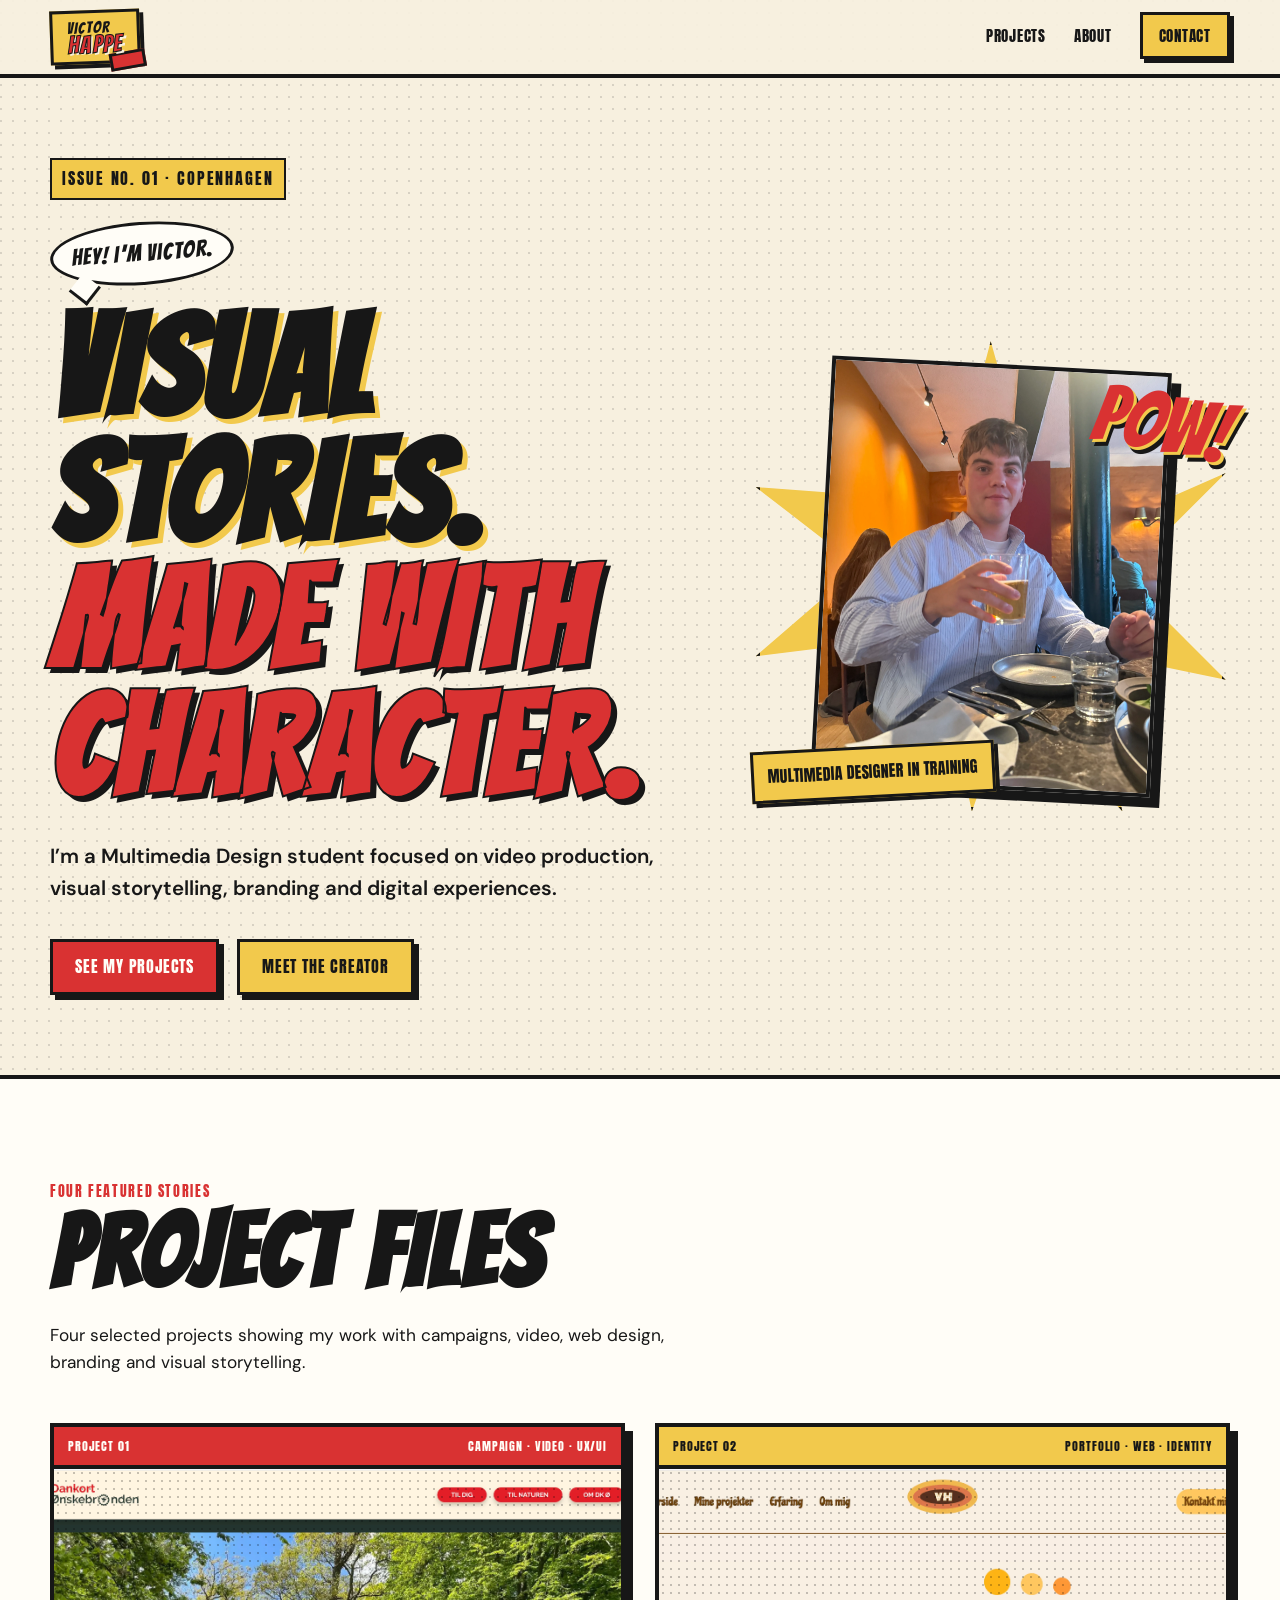
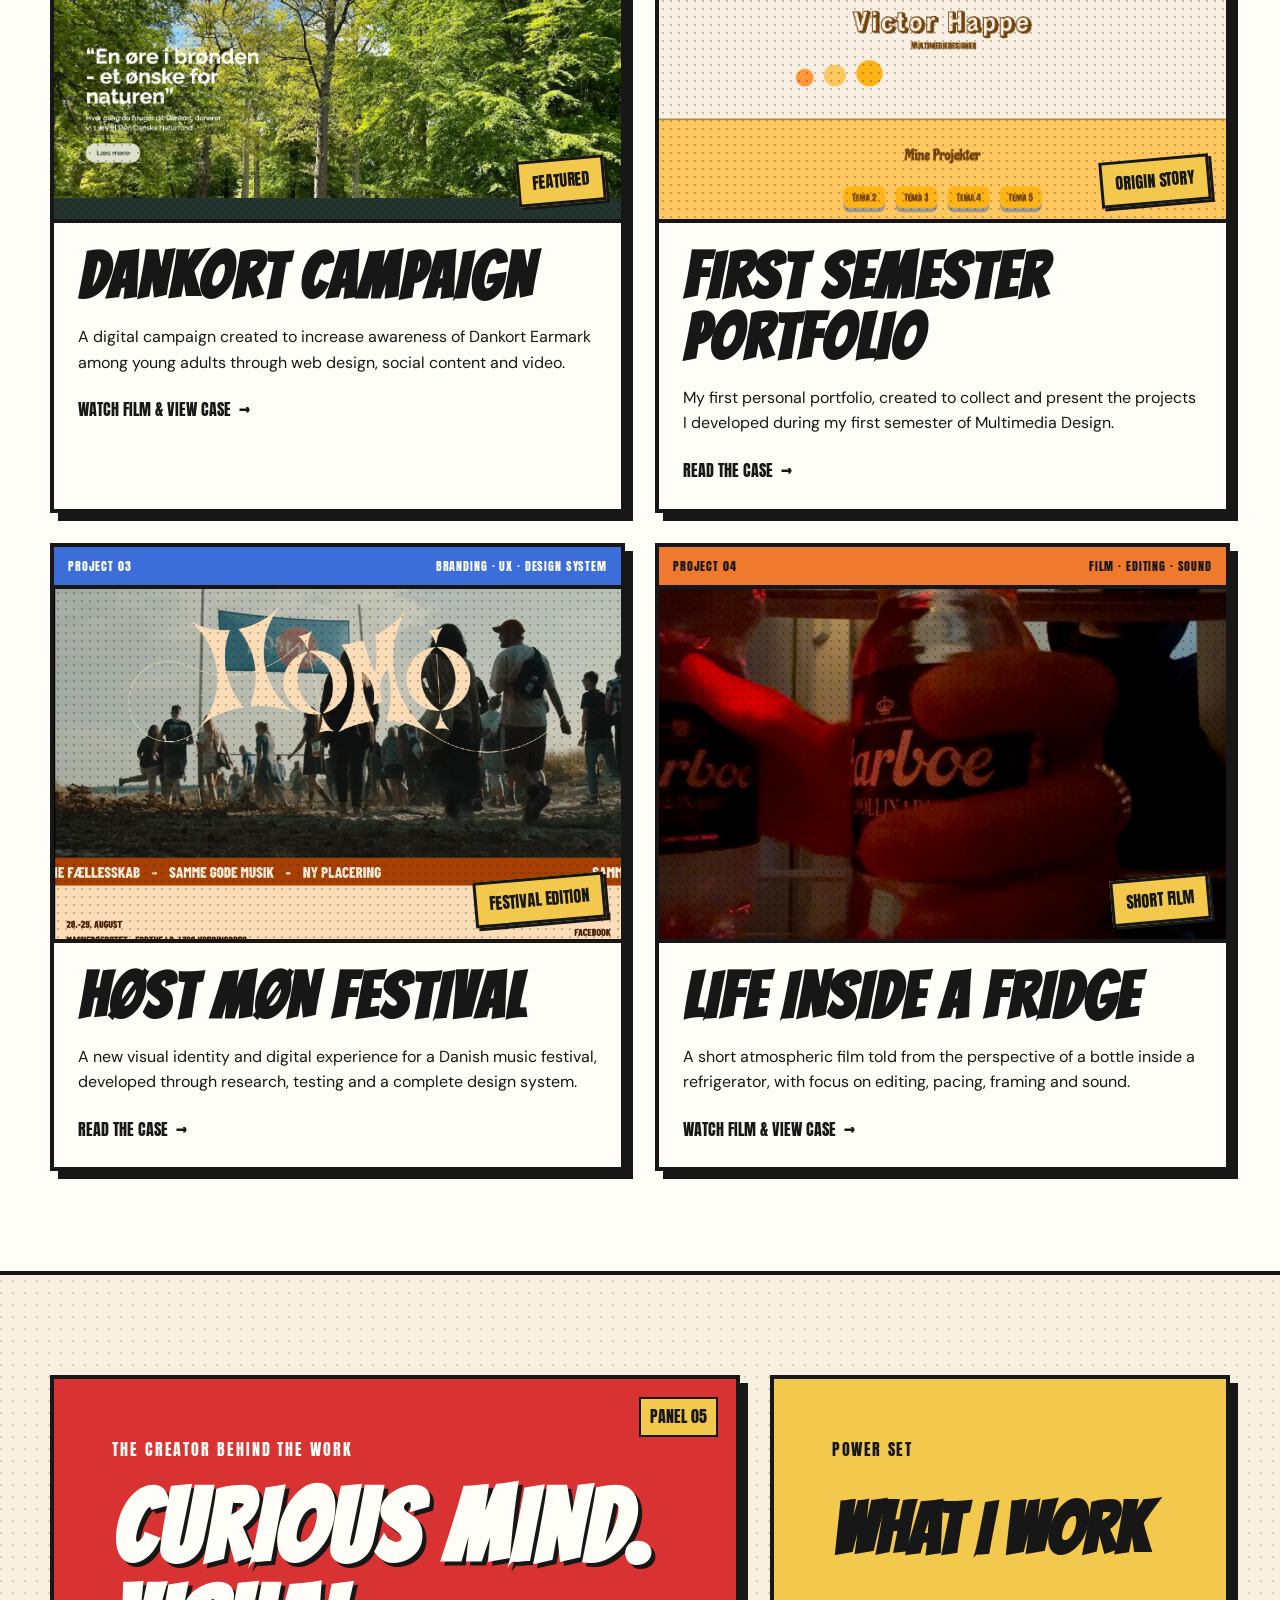
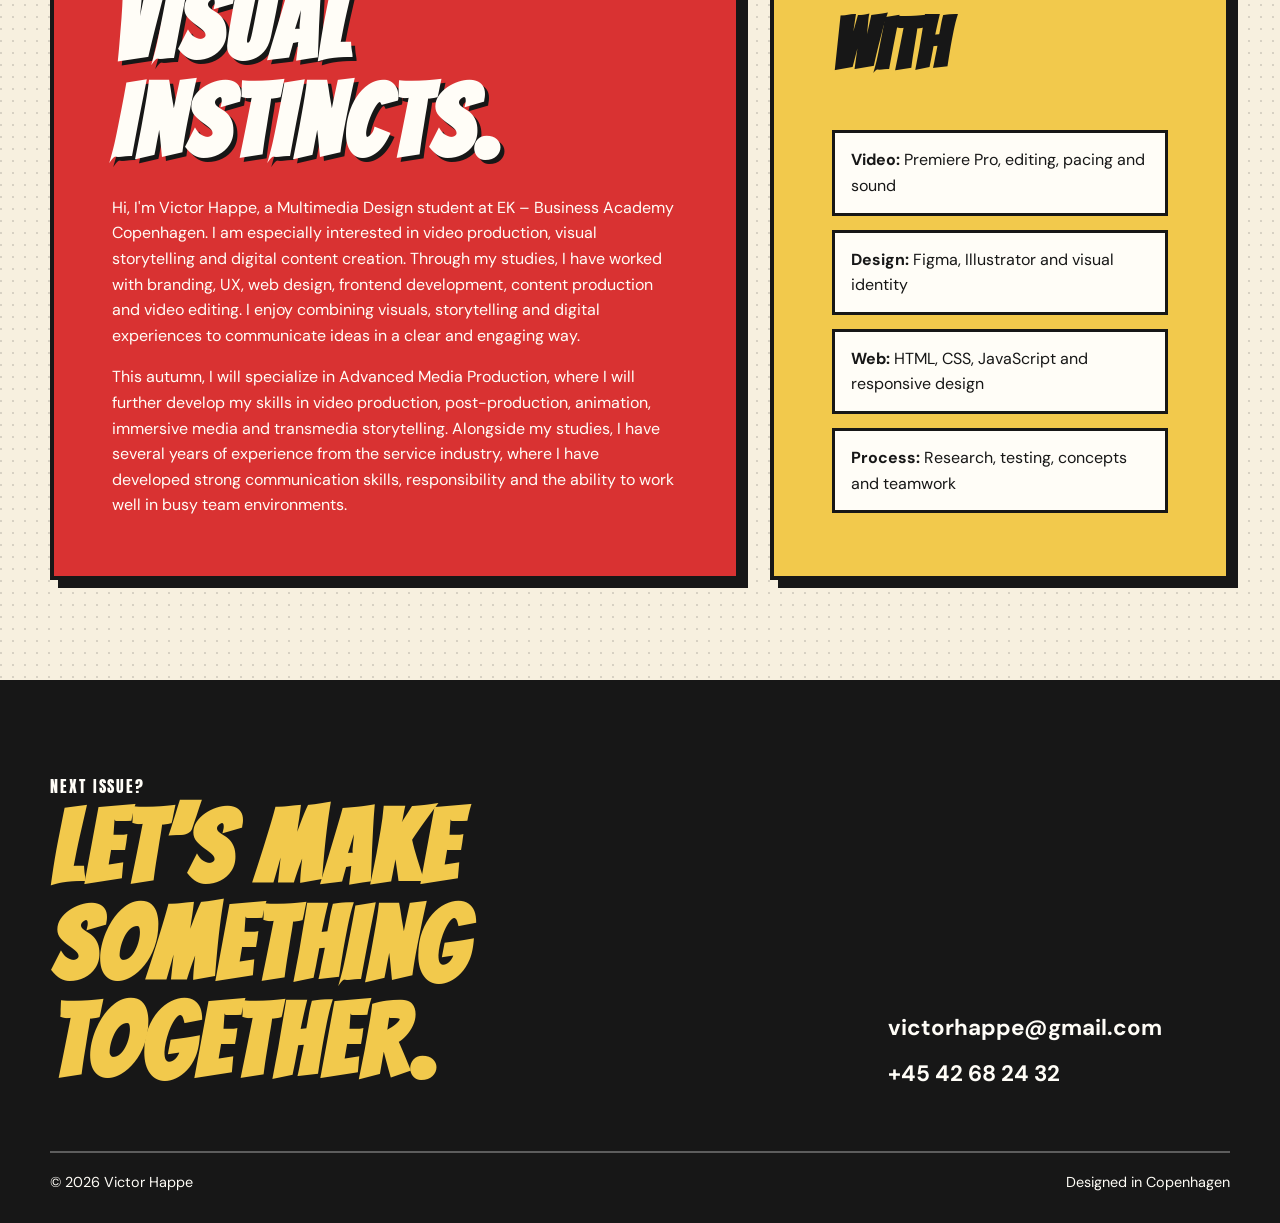
==== index.html @ 511394d3 "first commit" ====
<!DOCTYPE html>
<html lang="en">

<head>
  <meta charset="UTF-8">
  <meta name="viewport" content="width=device-width, initial-scale=1.0">
  <meta name="description"
    content="Victor Happe — Multimedia Design portfolio with selected projects in video, branding, UX and digital storytelling.">
  <title>Victor Happe — Comic Portfolio</title>

  <link rel="preconnect" href="https://fonts.googleapis.com">
  <link rel="preconnect" href="https://fonts.gstatic.com" crossorigin>
  <link
    href="https://fonts.googleapis.com/css2?family=Anton&family=DM+Sans:wght@400;500;600;700&family=Bangers&display=swap"
    rel="stylesheet">

  <link rel="stylesheet" href="css/style.css">

</head>

<body>
  <header class="site-header">
    <a class="logo-wordmark" href="#home" aria-label="Go to homepage">
      <span class="logo-first">Victor</span>
      <span class="logo-last">Happe</span>
    </a>

    <nav class="site-nav" aria-label="Primary navigation">
      <ul class="menu">
        <li><a href="#projects">Projects</a></li>
        <li><a href="#about">About</a></li>
        <li><a class="contact-link" href="#contact">Contact</a></li>
      </ul>

      <button class="burger" aria-label="Open menu" aria-expanded="false">
        <span></span>
        <span></span>
        <span></span>
      </button>
    </nav>
  </header>

  <main>
    <section id="home" class="hero section-shell">
      <div class="hero-copy">
        <p class="issue-label">Issue No. 01 · Copenhagen</p>

        <div class="speech-bubble">
          <p>Hey! I’m Victor.</p>
        </div>

        <h1>
          Visual stories.
          <span>Made with character.</span>
        </h1>

        <p class="hero-text">
          I’m a Multimedia Design student focused on video production,
          visual storytelling, branding and digital experiences.
        </p>

        <div class="hero-actions">
          <a class="comic-button primary-button" href="#projects">See my projects</a>
          <a class="comic-button secondary-button" href="#about">Meet the creator</a>
        </div>
      </div>

      <div class="hero-visual" aria-hidden="true">
        <div class="burst burst-back"></div>
        <div class="portrait-frame">
          <img src="images/victor.webp" alt="Victor Happe, Multimedia Designer">
        </div>
        <div class="sound-effect">POW!</div>
        <div class="caption-box">Multimedia designer in training</div>
      </div>
    </section>

    <section id="projects" class="projects-section">
      <div class="section-shell">
        <div class="section-title">
          <span class="kicker">Four featured stories</span>
          <h2>Project Files</h2>
          <p>
            Four selected projects showing my work with campaigns, video,
            web design, branding and visual storytelling.
          </p>
        </div>

        <div class="project-grid">
          <article class="project-card project-red">
            <div class="project-topline">
              <span>Project 01</span>
              <span>Campaign · Video · UX/UI</span>
            </div>

            <div class="project-image">
              <img src="images/dankort.webp" alt="Preview of the Dankort campaign project">
              <span class="project-stamp">Featured</span>
            </div>

            <div class="project-content">
              <h3>Dankort Campaign</h3>
              <p>
                A digital campaign created to increase awareness of Dankort Earmark
                among young adults through web design, social content and video.
              </p>
              <a href="dankort.html" class="case-link">Watch film & view case<span>→</span></a>
            </div>
          </article>

          <article class="project-card project-yellow">
            <div class="project-topline">
              <span>Project 02</span>
              <span>Portfolio · Web · Identity</span>
            </div>

            <div class="project-image">
              <img src="images/portfolio.webp" alt="Preview of Victor Happe's first semester portfolio">
              <span class="project-stamp">Origin story</span>
            </div>

            <div class="project-content">
              <h3>First Semester Portfolio</h3>
              <p>
                My first personal portfolio, created to collect and present the projects
                I developed during my first semester of Multimedia Design.
              </p>
              <a href="first-semester.html" class="case-link">Read the case <span>→</span></a>
            </div>
          </article>

          <article class="project-card project-blue">
            <div class="project-topline">
              <span>Project 03</span>
              <span>Branding · UX · Design system</span>
            </div>

            <div class="project-image">
              <img src="images/hostmon.webp" alt="Preview of the Høst Møn project">
              <span class="project-stamp">Festival edition</span>
            </div>

            <div class="project-content">
              <h3>Høst Møn Festival</h3>
              <p>
                A new visual identity and digital experience for a Danish music festival,
                developed through research, testing and a complete design system.
              </p>
              <a href="host-mon.html" class="case-link">Read the case <span>→</span></a>
            </div>
          </article>

          <article class="project-card project-orange">
            <div class="project-topline">
              <span>Project 04</span>
              <span>Film · Editing · Sound</span>
            </div>

            <div class="project-image">
              <img src="images/fridge.jpg" Editing timeline from Life Inside a Fridge">
              <span class="project-stamp">Short film</span>
            </div>

            <div class="project-content">
              <h3>Life Inside a Fridge</h3>
              <p>
                A short atmospheric film told from the perspective of a bottle inside
                a refrigerator, with focus on editing, pacing, framing and sound.
              </p>
              <a href="life-inside-a-fridge.html" class="case-link">Watch film & view case<span>→</span></a>
            </div>
          </article>
        </div>
      </div>
    </section>

    <section id="about" class="about-section">
      <div class="section-shell about-grid">
        <div class="about-panel">
          <span class="panel-number">Panel 05</span>
          <p class="small-label">The creator behind the work</p>
          <h2>Curious mind.<br>Visual instincts.</h2>
          <p>
            Hi, I'm Victor Happe, a Multimedia Design student at EK – Business Academy Copenhagen. I am
            especially
            interested in video production, visual storytelling and digital content creation.

            Through my studies, I have worked with branding, UX, web design, frontend development, content production
            and video
            editing. I enjoy combining visuals, storytelling and digital experiences to communicate ideas in a clear and
            engaging
            way.
          </p>
          <p>
            This autumn, I will specialize in Advanced Media Production, where I will further develop my skills in video
            production,
            post-production, animation, immersive media and transmedia storytelling.

            Alongside my studies, I have several years of experience from the service industry, where I have developed
            strong
            communication skills, responsibility and the ability to work well in busy team environments.
          </p>
        </div>

        <div class="skills-panel">
          <div class="skills-heading">
            <span>Power set</span>
            <h3>What I work with</h3>
          </div>

          <ul class="skills-list">
            <li><strong>Video:</strong> Premiere Pro, editing, pacing and sound</li>
            <li><strong>Design:</strong> Figma, Illustrator and visual identity</li>
            <li><strong>Web:</strong> HTML, CSS, JavaScript and responsive design</li>
            <li><strong>Process:</strong> Research, testing, concepts and teamwork</li>
          </ul>
        </div>
      </div>
    </section>
  </main>

  <footer id="contact">
    <div class="section-shell footer-grid">
      <div>
        <p class="small-label">Next issue?</p>
        <h2>Let’s make something together.</h2>
      </div>

      <div class="contact-details">
        <a href="mailto:victorhappe@gmail.com">victorhappe@gmail.com</a>
        <a href="tel:+4542682432">+45 42 68 24 32</a>
      </div>
    </div>

    <div class="section-shell footer-bottom">
      <p>© 2026 Victor Happe</p>
      <p>Designed in Copenhagen</p>
    </div>
  </footer>

  <script src="menu.js"></script>
</body>

</html>
---- css/style.css ----
:root {
  --ink: #171717;
  --paper: #f7f0df;
  --white: #fffdf7;
  --red: #d93232;
  --yellow: #f2c94c;
  --blue: #3b6ed8;
  --orange: #ef7a2d;
  --cream: #ead8b7;
  --shadow: 8px 8px 0 var(--ink);
  --shell: min(1180px, calc(100% - 36px));
}

* {
  box-sizing: border-box;
  margin: 0;
  padding: 0;
}

html {
  scroll-behavior: smooth;
}

body {
  background: radial-gradient(circle at 1px 1px, rgba(23, 23, 23, 0.14) 1px, transparent 1.5px), var(--paper);
  background-size: 12px 12px;
  color: var(--ink);
  font-family: "DM Sans", sans-serif;
  line-height: 1.6;
  overflow-x: hidden;
}

img {
  display: block;
  width: 100%;
  height: auto;
}

a {
  color: inherit;
}

.section-shell {
  width: var(--shell);
  margin-inline: auto;
}

.site-header {
  position: sticky;
  top: 0;
  z-index: 1000;
  min-height: 78px;
  padding: 0 max(18px, calc((100% - 1180px) / 2));
  display: flex;
  align-items: center;
  justify-content: space-between;
  background: rgba(247, 240, 223, 0.95);
  border-bottom: 4px solid var(--ink);
}

.logo {
  width: 52px;
  height: 52px;
  display: grid;
  place-items: center;
  background: var(--red);
  color: var(--white);
  border: 3px solid var(--ink);
  box-shadow: 4px 4px 0 var(--ink);
  text-decoration: none;
  transform: rotate(-4deg);
}

.logo span {
  font-family: "Bangers", sans-serif;
  font-size: 1.6rem;
  letter-spacing: 0.06em;
}

.site-nav {
  display: flex;
  align-items: center;
}

.menu {
  display: flex;
  align-items: center;
  gap: 28px;
  list-style: none;
}

.menu a {
  font-family: "Anton", sans-serif;
  font-size: 0.95rem;
  letter-spacing: 0.05em;
  text-decoration: none;
  text-transform: uppercase;
}

.menu a:hover {
  color: var(--red);
}

.contact-link {
  padding: 9px 16px;
  background: var(--yellow);
  border: 3px solid var(--ink);
  box-shadow: 4px 4px 0 var(--ink);
}

.burger {
  display: none;
  width: 44px;
  height: 44px;
  padding: 9px;
  background: var(--yellow);
  border: 3px solid var(--ink);
  cursor: pointer;
}

.burger span {
  display: block;
  height: 3px;
  margin: 4px 0;
  background: var(--ink);
  transition: 0.2s ease;
}

.hero {
  min-height: calc(100svh - 78px);
  padding: 80px 0;
  display: grid;
  align-items: center;
  gap: 54px;
}

.issue-label,
.kicker,
.small-label {
  font-family: "Anton", sans-serif;
  letter-spacing: 0.12em;
  text-transform: uppercase;
}

.issue-label {
  display: inline-block;
  padding: 6px 10px;
  margin-bottom: 22px;
  background: var(--yellow);
  border: 2px solid var(--ink);
}

.speech-bubble {
  position: relative;
  width: fit-content;
  margin-bottom: 20px;
  padding: 10px 18px;
  background: var(--white);
  border: 3px solid var(--ink);
  border-radius: 50%;
  transform: rotate(-4deg);
}

.speech-bubble::after {
  content: "";
  position: absolute;
  left: 18px;
  bottom: -15px;
  width: 20px;
  height: 20px;
  background: var(--white);
  border-right: 3px solid var(--ink);
  border-bottom: 3px solid var(--ink);
  transform: rotate(42deg);
}

.speech-bubble p {
  font-family: "Bangers", sans-serif;
  font-size: 1.45rem;
  letter-spacing: 0.05em;
}

.hero h1 {
  max-width: 860px;
  font-family: "Bangers", sans-serif;
  font-size: clamp(4rem, 11vw, 9rem);
  line-height: 0.9;
  letter-spacing: 0.02em;
  text-transform: uppercase;
  text-shadow: 5px 5px 0 var(--yellow);
}

.hero h1 span {
  display: block;
  color: var(--red);
  text-shadow: 5px 5px 0 var(--ink);
  -webkit-text-stroke: 2px var(--ink);
}

.hero-text {
  max-width: 650px;
  margin-top: 28px;
  font-size: clamp(1.05rem, 2vw, 1.28rem);
  font-weight: 600;
}

.hero-actions {
  margin-top: 34px;
  display: flex;
  flex-wrap: wrap;
  gap: 18px;
}

.comic-button {
  display: inline-flex;
  min-height: 52px;
  padding: 12px 22px;
  align-items: center;
  justify-content: center;
  border: 3px solid var(--ink);
  box-shadow: 5px 5px 0 var(--ink);
  font-family: "Anton", sans-serif;
  letter-spacing: 0.05em;
  text-decoration: none;
  text-transform: uppercase;
  transition: 0.15s ease;
}

.comic-button:hover {
  transform: translate(3px, 3px);
  box-shadow: 2px 2px 0 var(--ink);
}

.primary-button {
  background: var(--red);
  color: var(--white);
}

.secondary-button {
  background: var(--yellow);
}

.hero-visual {
  position: relative;
  min-height: 470px;
  display: grid;
  place-items: center;
}

.burst {
  position: absolute;
  width: min(85vw, 470px);
  aspect-ratio: 1;
  background: var(--yellow);
  clip-path: polygon(50% 0%, 59% 32%, 79% 9%, 75% 39%, 100% 28%, 78% 50%, 100% 72%, 71% 66%, 78% 100%, 55% 75%, 46% 100%, 40% 73%, 16% 94%, 24% 64%, 0% 67%, 22% 48%, 0% 31%, 27% 33%, 19% 5%, 42% 30%);
  border: 4px solid var(--ink);
}

.portrait-frame {
  position: relative;
  z-index: 2;
  width: min(72vw, 340px);
  aspect-ratio: 4 / 5;
  overflow: hidden;
  border: 4px solid var(--ink);
  background: var(--white);
  box-shadow: 10px 10px 0 var(--ink);
  transform: rotate(3deg);
}

.portrait-frame img {
  width: 100%;
  height: 100%;
  object-fit: cover;
}

.sound-effect {
  position: absolute;
  z-index: 3;
  top: 18px;
  right: 0;
  color: var(--red);
  font-family: "Bangers", sans-serif;
  font-size: clamp(2.6rem, 7vw, 5rem);
  transform: rotate(10deg);
  text-shadow:
    3px 3px 0 var(--yellow),
    6px 6px 0 var(--ink);
}

.caption-box {
  position: absolute;
  z-index: 4;
  left: 0;
  bottom: 14px;
  max-width: 260px;
  padding: 10px 14px;
  background: var(--yellow);
  border: 3px solid var(--ink);
  box-shadow: 4px 4px 0 var(--ink);
  font-family: "Anton", sans-serif;
  text-transform: uppercase;
  transform: rotate(-3deg);
}

.projects-section {
  padding: 100px 0;
  background: var(--white);
  border-block: 4px solid var(--ink);
}

.section-title {
  margin-bottom: 46px;
}

.section-title .kicker {
  color: var(--red);
  font-size: 0.85rem;
}

.section-title h2,
.about-panel h2,
footer h2 {
  font-family: "Bangers", sans-serif;
  font-size: clamp(3.4rem, 8vw, 6.7rem);
  line-height: 0.95;
  letter-spacing: 0.03em;
  text-transform: uppercase;
}

.section-title > p {
  max-width: 650px;
  margin-top: 20px;
  font-size: 1.08rem;
}

.project-grid {
  display: grid;
  gap: 30px;
}

.project-card {
  overflow: hidden;
  border: 4px solid var(--ink);
  box-shadow: var(--shadow);
  background: var(--white);
}

.project-topline {
  padding: 9px 14px;
  display: flex;
  justify-content: space-between;
  gap: 14px;
  border-bottom: 4px solid var(--ink);
  font-family: "Anton", sans-serif;
  font-size: 0.78rem;
  letter-spacing: 0.07em;
  text-transform: uppercase;
}

.project-red .project-topline {
  background: var(--red);
  color: var(--white);
}

.project-yellow .project-topline {
  background: var(--yellow);
}

.project-blue .project-topline {
  background: var(--blue);
  color: var(--white);
}

.project-orange .project-topline {
  background: var(--orange);
}

.project-image {
  position: relative;
  overflow: hidden;
  aspect-ratio: 16 / 10;
  border-bottom: 4px solid var(--ink);
}

.project-image::after {
  content: "";
  position: absolute;
  inset: 0;
  background-image: radial-gradient(rgba(23, 23, 23, 0.24) 1px, transparent 1.4px);
  background-size: 8px 8px;
  mix-blend-mode: multiply;
  pointer-events: none;
}

.project-image img {
  width: 100%;
  height: 100%;
  object-fit: cover;
  transition: transform 0.3s ease;
}

.project-card:hover .project-image img {
  transform: scale(1.04);
}

.project-stamp {
  position: absolute;
  z-index: 2;
  right: 16px;
  bottom: 16px;
  padding: 7px 12px;
  background: var(--yellow);
  border: 3px solid var(--ink);
  box-shadow: 3px 3px 0 var(--ink);
  font-family: "Anton", sans-serif;
  text-transform: uppercase;
  transform: rotate(-5deg);
}

.project-content {
  padding: 24px;
}

.project-content h3 {
  font-family: "Bangers", sans-serif;
  font-size: clamp(2.3rem, 5vw, 4rem);
  line-height: 0.95;
  letter-spacing: 0.03em;
  text-transform: uppercase;
}

.project-content p {
  margin-top: 16px;
}

.case-link {
  display: inline-flex;
  gap: 8px;
  margin-top: 22px;
  font-family: "Anton", sans-serif;
  text-transform: uppercase;
  text-decoration: none;
}

.case-link span {
  transition: transform 0.18s ease;
}

.case-link:hover span {
  transform: translateX(5px);
}

.about-section {
  padding: 100px 0;
}

.about-grid {
  display: grid;
  gap: 30px;
}

.about-panel,
.skills-panel {
  border: 4px solid var(--ink);
  box-shadow: var(--shadow);
}

.about-panel {
  position: relative;
  padding: clamp(30px, 5vw, 58px);
  background: var(--red);
  color: var(--white);
}

.panel-number {
  position: absolute;
  top: 18px;
  right: 18px;
  padding: 5px 9px;
  background: var(--yellow);
  color: var(--ink);
  border: 2px solid var(--ink);
  font-family: "Anton", sans-serif;
  text-transform: uppercase;
}

.about-panel h2 {
  margin: 16px 0 24px;
  text-shadow: 4px 4px 0 var(--ink);
}

.about-panel p + p {
  margin-top: 16px;
}

.skills-panel {
  padding: clamp(30px, 5vw, 58px);
  background: var(--yellow);
}

.skills-heading span {
  font-family: "Anton", sans-serif;
  letter-spacing: 0.1em;
  text-transform: uppercase;
}

.skills-heading h3 {
  margin-top: 8px;
  font-family: "Bangers", sans-serif;
  font-size: clamp(2.7rem, 6vw, 4.5rem);
  text-transform: uppercase;
}

.skills-list {
  margin-top: 28px;
  display: grid;
  gap: 14px;
  list-style: none;
}

.skills-list li {
  padding: 14px 16px;
  background: var(--white);
  border: 3px solid var(--ink);
}

footer {
  padding: 90px 0 28px;
  background: var(--ink);
  color: var(--white);
  border-top: 4px solid var(--ink);
}

.footer-grid {
  display: grid;
  gap: 40px;
}

footer h2 {
  color: var(--yellow);
}

.contact-details {
  display: flex;
  flex-direction: column;
  gap: 10px;
}

.contact-details a {
  font-size: clamp(1.1rem, 2vw, 1.4rem);
  font-weight: 700;
  text-decoration: none;
}

.contact-details a:hover {
  color: var(--yellow);
}

.footer-bottom {
  margin-top: 60px;
  padding-top: 18px;
  display: flex;
  justify-content: space-between;
  gap: 20px;
  border-top: 2px solid rgba(255, 255, 255, 0.3);
  font-size: 0.9rem;
}

@media (min-width: 800px) {
  .hero {
    grid-template-columns: 1.15fr 0.85fr;
  }

  .project-grid {
    grid-template-columns: repeat(2, minmax(0, 1fr));
  }

  .about-grid {
    grid-template-columns: 1.2fr 0.8fr;
  }

  .footer-grid {
    grid-template-columns: 1.4fr 0.6fr;
    align-items: end;
  }
}

@media (max-width: 760px) {
  :root {
    --shell: min(100% - 24px, 1180px);
  }

  .site-header {
    min-height: 70px;
    padding-inline: 12px;
  }

  .burger {
    display: block;
  }

  .menu {
    position: fixed;
    top: 70px;
    left: 12px;
    right: 12px;
    padding: 20px;
    display: grid;
    gap: 8px;
    background: var(--white);
    border: 4px solid var(--ink);
    box-shadow: var(--shadow);
    transform: translateY(-14px);
    opacity: 0;
    pointer-events: none;
    transition: 0.18s ease;
  }

  .site-nav.active .menu {
    transform: translateY(0);
    opacity: 1;
    pointer-events: auto;
  }

  .menu a {
    display: block;
    padding: 10px;
    font-size: 1.05rem;
  }

  .burger.active span:nth-child(1) {
    transform: translateY(7px) rotate(45deg);
  }

  .burger.active span:nth-child(2) {
    opacity: 0;
  }

  .burger.active span:nth-child(3) {
    transform: translateY(-7px) rotate(-45deg);
  }

  .hero {
    min-height: auto;
    padding-top: 58px;
  }

  .hero-visual {
    min-height: 390px;
  }

  .project-topline {
    align-items: flex-start;
    flex-direction: column;
  }

  .footer-bottom {
    flex-direction: column;
  }
}

@media (prefers-reduced-motion: reduce) {
  html {
    scroll-behavior: auto;
  }

  *,
  *::before,
  *::after {
    transition-duration: 0.01ms !important;
  }
}

.logo-wordmark {
  position: relative;
  display: inline-grid;
  gap: 0;
  padding: 8px 14px 7px;

  color: #171717;
  background-color: #f2c94c;

  border: 3px solid #171717;
  box-shadow: 4px 4px 0 #171717;

  text-decoration: none;
  text-transform: uppercase;

  transform: rotate(-2deg);
  transition:
    transform 0.18s ease,
    box-shadow 0.18s ease;
}

.logo-wordmark::after {
  content: "";
  position: absolute;
  right: -8px;
  bottom: -9px;

  width: 30px;
  height: 12px;

  background-color: #d93232;
  border: 3px solid #171717;

  transform: rotate(-8deg);
  z-index: -1;
}

.logo-first,
.logo-last {
  display: block;
  font-family: "Bangers", sans-serif;
  line-height: 0.82;
  letter-spacing: 0.06em;
}

.logo-first {
  font-size: 1rem;
}

.logo-last {
  color: #d93232;
  font-size: 1.55rem;
  -webkit-text-stroke: 1px #171717;
  text-shadow: 2px 2px 0 #f7f0df;
}

.logo-wordmark:hover {
  transform: translate(2px, 2px) rotate(-2deg);
  box-shadow: 2px 2px 0 #171717;
}
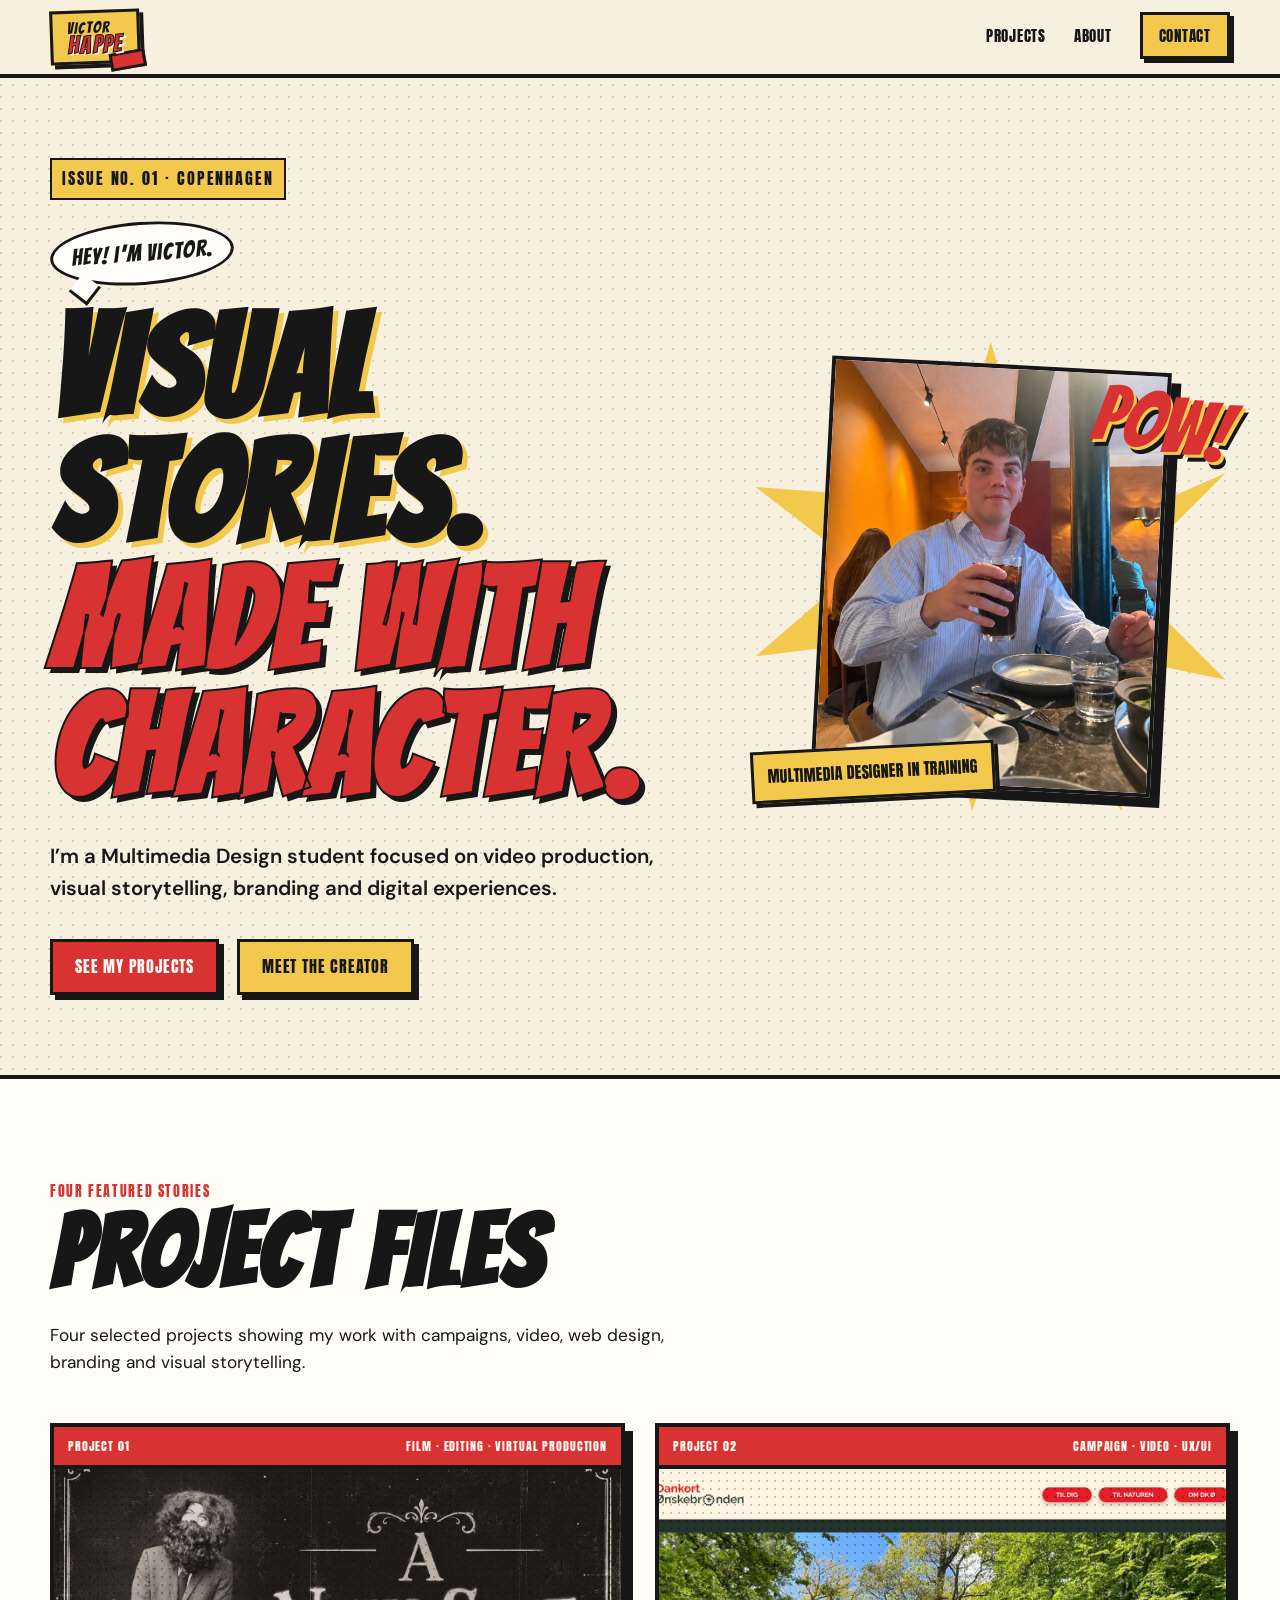
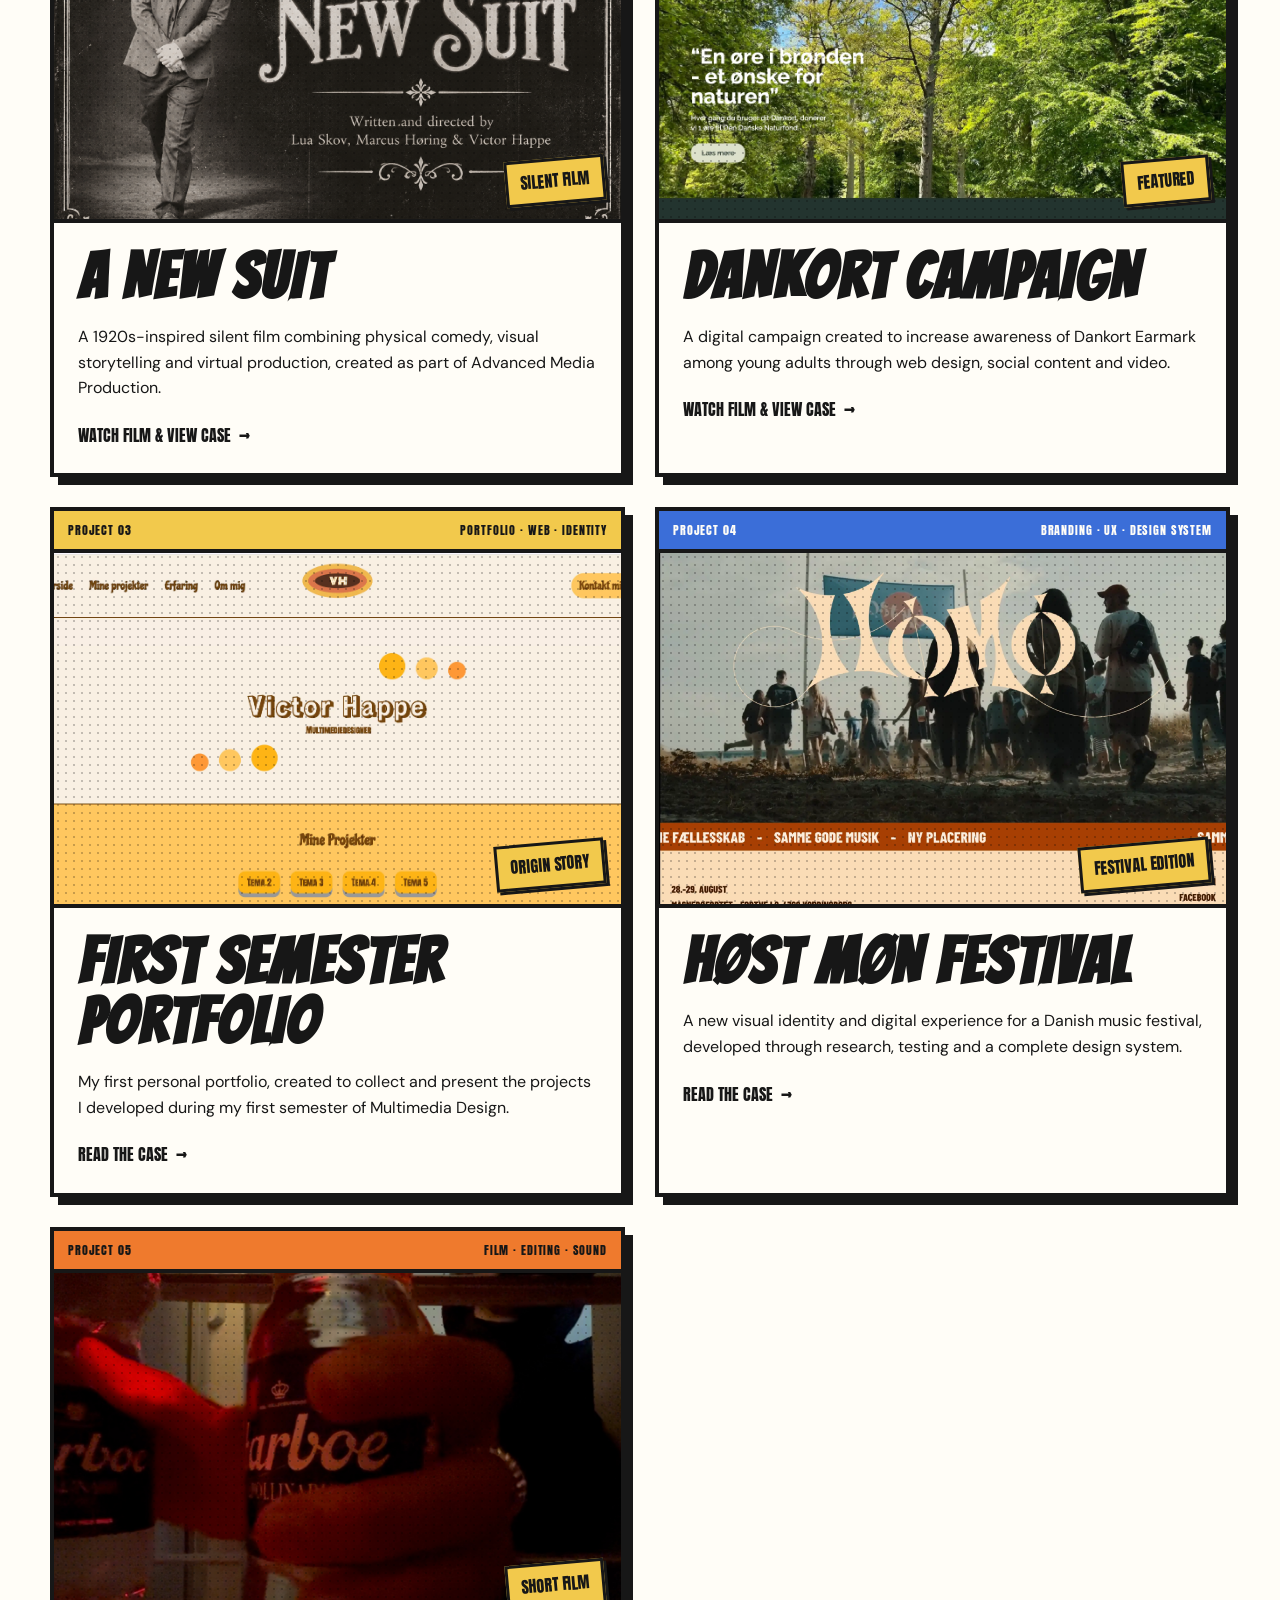
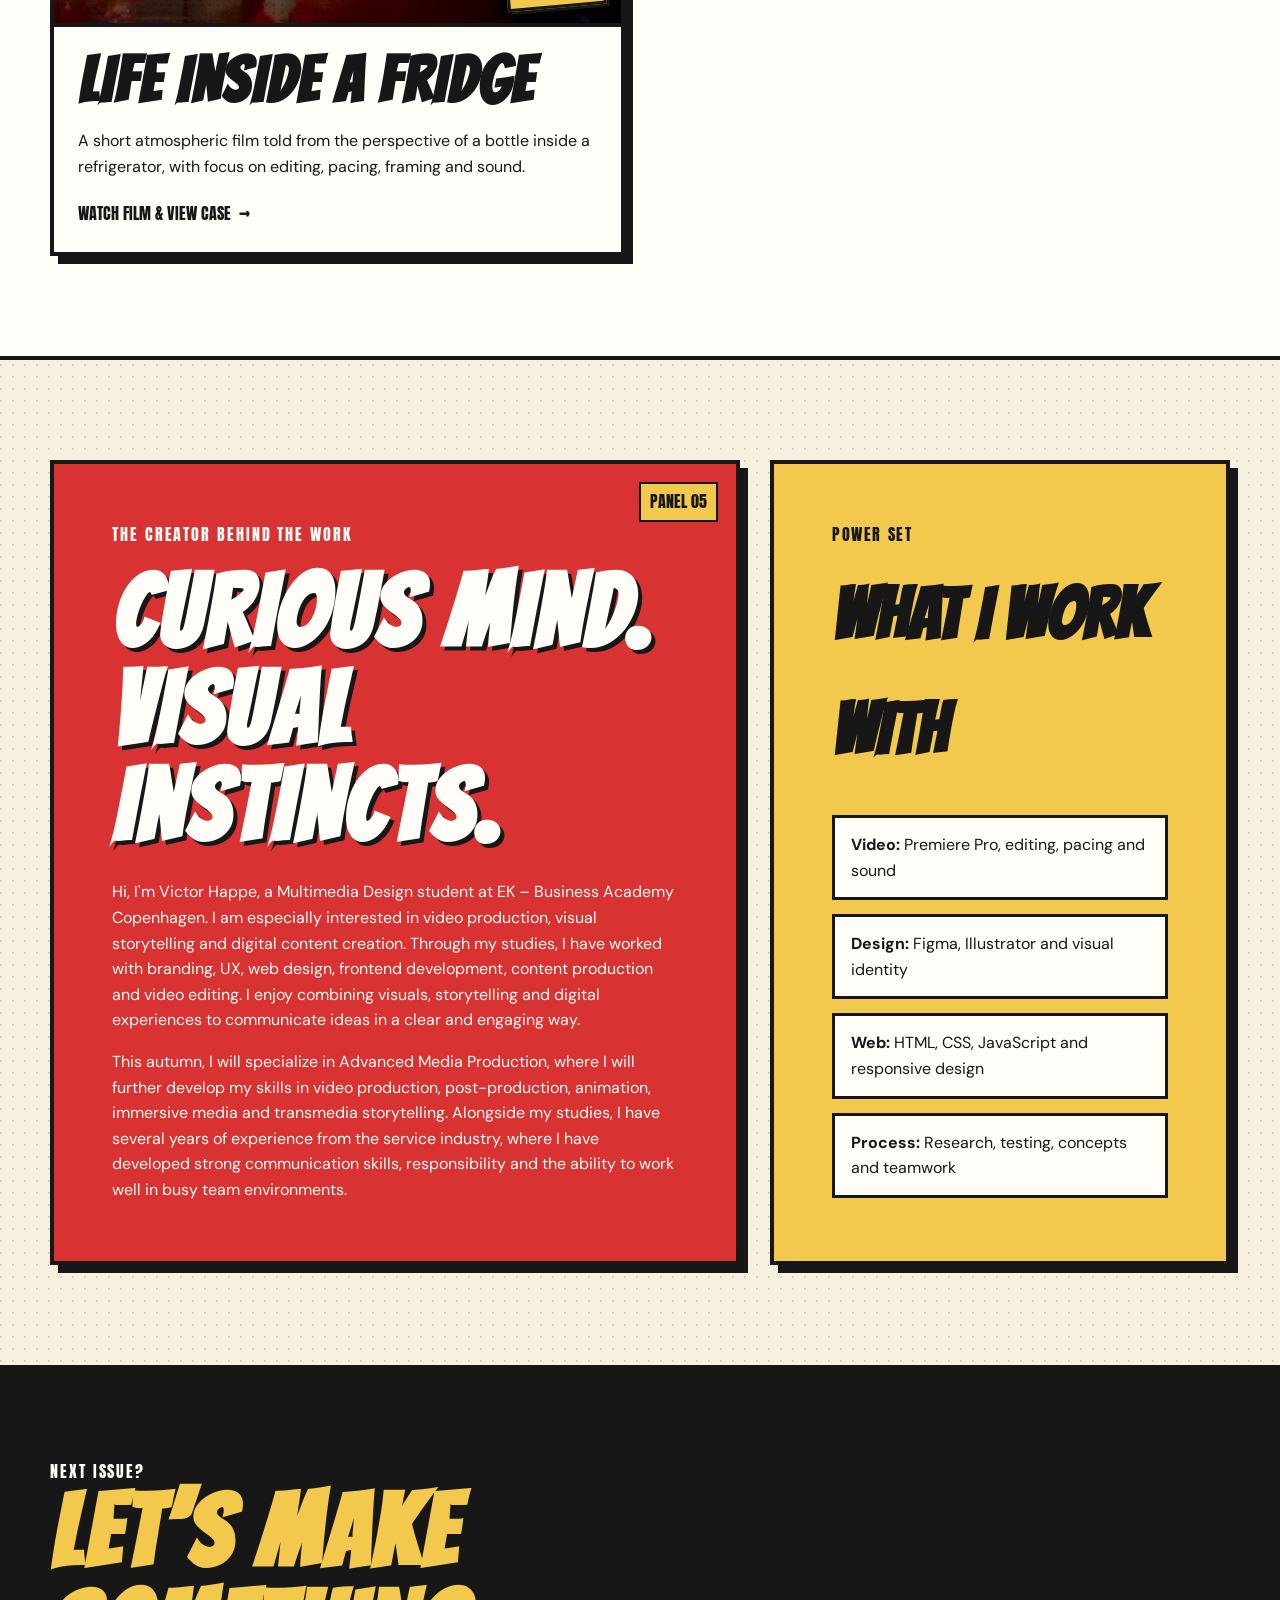
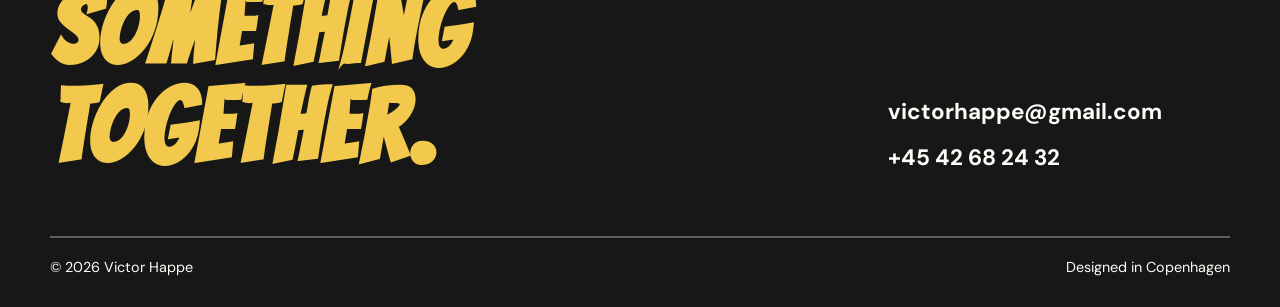
==== commit 37aed2d3: "newsuit" ====
--- a/index.html
+++ b/index.html
@@ -6,8 +6,8 @@
   <meta name="viewport" content="width=device-width, initial-scale=1.0">
   <meta name="description"
     content="Victor Happe — Multimedia Design portfolio with selected projects in video, branding, UX and digital storytelling.">
-  <title>Victor Happe — Comic Portfolio</title>
-
+  <title>Victor Happe — Multimedia Designer</title>
+  <link rel="icon" href="./images/favicon.png?v=3" type="image/png">
   <link rel="preconnect" href="https://fonts.googleapis.com">
   <link rel="preconnect" href="https://fonts.gstatic.com" crossorigin>
   <link
@@ -87,9 +87,42 @@
         </div>
 
         <div class="project-grid">
+
           <article class="project-card project-red">
+
             <div class="project-topline">
               <span>Project 01</span>
+              <span>Film · Editing · Virtual Production</span>
+            </div>
+
+            <div class="project-image">
+              <img src="images/newsuit.png" alt="Still from the silent film A New Suit">
+              <span class="project-stamp">Silent film</span>
+            </div>
+
+            <div class="project-content">
+              <h3>A New Suit</h3>
+
+              <p>
+                A 1920s-inspired silent film combining physical comedy,
+                visual storytelling and virtual production, created as part
+                of Advanced Media Production.
+              </p>
+
+              <a href="a-new-suit.html" class="case-link">
+                Watch film & view case <span>→</span>
+              </a>
+            </div>
+
+          </article>
+
+
+
+
+
+          <article class="project-card project-red">
+            <div class="project-topline">
+              <span>Project 02</span>
               <span>Campaign · Video · UX/UI</span>
             </div>
 
@@ -110,7 +143,7 @@
 
           <article class="project-card project-yellow">
             <div class="project-topline">
-              <span>Project 02</span>
+              <span>Project 03</span>
               <span>Portfolio · Web · Identity</span>
             </div>
 
@@ -131,7 +164,7 @@
 
           <article class="project-card project-blue">
             <div class="project-topline">
-              <span>Project 03</span>
+              <span>Project 04</span>
               <span>Branding · UX · Design system</span>
             </div>
 
@@ -152,7 +185,7 @@
 
           <article class="project-card project-orange">
             <div class="project-topline">
-              <span>Project 04</span>
+              <span>Project 05</span>
               <span>Film · Editing · Sound</span>
             </div>
 
--- a/css/style.css
+++ b/css/style.css
@@ -11,6 +11,8 @@
   --shell: min(1180px, calc(100% - 36px));
 }
 
+/* RESET */
+
 * {
   box-sizing: border-box;
   margin: 0;
@@ -23,10 +25,15 @@
 
 body {
   background: radial-gradient(circle at 1px 1px, rgba(23, 23, 23, 0.14) 1px, transparent 1.5px), var(--paper);
+
   background-size: 12px 12px;
+
   color: var(--ink);
+
   font-family: "DM Sans", sans-serif;
+
   line-height: 1.6;
+
   overflow-x: hidden;
 }
 
@@ -45,56 +52,145 @@
   margin-inline: auto;
 }
 
+/* HEADER */
+
 .site-header {
   position: sticky;
   top: 0;
   z-index: 1000;
+
   min-height: 78px;
+
   padding: 0 max(18px, calc((100% - 1180px) / 2));
+
   display: flex;
+
   align-items: center;
+
   justify-content: space-between;
+
+  gap: 28px;
+
   background: rgba(247, 240, 223, 0.95);
+
   border-bottom: 4px solid var(--ink);
-}
-
-.logo {
-  width: 52px;
-  height: 52px;
-  display: grid;
-  place-items: center;
+
+  backdrop-filter: blur(10px);
+}
+
+/* LOGO */
+
+.logo-wordmark {
+  position: relative;
+
+  display: inline-grid;
+
+  gap: 0;
+
+  padding: 8px 14px 7px;
+
+  color: var(--ink);
+
+  background: var(--yellow);
+
+  border: 3px solid var(--ink);
+
+  box-shadow: 4px 4px 0 var(--ink);
+
+  text-decoration: none;
+
+  text-transform: uppercase;
+
+  transform: rotate(-2deg);
+
+  transition:
+    transform 0.18s ease,
+    box-shadow 0.18s ease;
+}
+
+.logo-wordmark::after {
+  content: "";
+
+  position: absolute;
+
+  right: -8px;
+
+  bottom: -9px;
+
+  width: 30px;
+
+  height: 12px;
+
   background: var(--red);
-  color: var(--white);
+
   border: 3px solid var(--ink);
-  box-shadow: 4px 4px 0 var(--ink);
-  text-decoration: none;
-  transform: rotate(-4deg);
-}
-
-.logo span {
+
+  transform: rotate(-8deg);
+
+  z-index: -1;
+}
+
+.logo-first,
+.logo-last {
+  display: block;
+
   font-family: "Bangers", sans-serif;
-  font-size: 1.6rem;
+
+  line-height: 0.82;
+
   letter-spacing: 0.06em;
 }
+
+.logo-first {
+  font-size: 1rem;
+}
+
+.logo-last {
+  color: var(--red);
+
+  font-size: 1.55rem;
+
+  -webkit-text-stroke: 1px var(--ink);
+
+  text-shadow: 2px 2px 0 var(--paper);
+}
+
+.logo-wordmark:hover {
+  transform: translate(2px, 2px) rotate(-2deg);
+
+  box-shadow: 2px 2px 0 var(--ink);
+}
+
+/* NAVIGATION */
 
 .site-nav {
   display: flex;
+
   align-items: center;
 }
 
 .menu {
   display: flex;
+
   align-items: center;
+
   gap: 28px;
+
   list-style: none;
 }
 
 .menu a {
   font-family: "Anton", sans-serif;
+
   font-size: 0.95rem;
+
   letter-spacing: 0.05em;
+
   text-decoration: none;
-  text-transform: uppercase;
+
+  text-transform: uppercase;
+
+  transition: color 0.18s ease;
 }
 
 .menu a:hover {
@@ -103,136 +199,237 @@
 
 .contact-link {
   padding: 9px 16px;
+
   background: var(--yellow);
+
   border: 3px solid var(--ink);
+
   box-shadow: 4px 4px 0 var(--ink);
-}
+
+  transition:
+    transform 0.16s ease,
+    box-shadow 0.16s ease;
+}
+
+.contact-link:hover {
+  color: var(--ink);
+
+  transform: translate(2px, 2px);
+
+  box-shadow: 2px 2px 0 var(--ink);
+}
+
+/* BURGER BUTTON - HIDDEN ON DESKTOP */
 
 .burger {
   display: none;
-  width: 44px;
-  height: 44px;
-  padding: 9px;
+
+  width: 42px;
+
+  height: 42px;
+
+  padding: 7px;
+
+  flex-direction: column;
+
+  justify-content: center;
+
+  gap: 6px;
+
   background: var(--yellow);
+
   border: 3px solid var(--ink);
+
+  box-shadow: 3px 3px 0 var(--ink);
+
   cursor: pointer;
 }
 
 .burger span {
   display: block;
+
+  width: 100%;
+
   height: 3px;
-  margin: 4px 0;
+
   background: var(--ink);
-  transition: 0.2s ease;
-}
-
-.hero {
-  min-height: calc(100svh - 78px);
-  padding: 80px 0;
-  display: grid;
-  align-items: center;
-  gap: 54px;
-}
+
+  transition:
+    transform 0.2s ease,
+    opacity 0.2s ease;
+}
+
+/* TYPOGRAPHY */
 
 .issue-label,
 .kicker,
 .small-label {
   font-family: "Anton", sans-serif;
+
   letter-spacing: 0.12em;
-  text-transform: uppercase;
+
+  text-transform: uppercase;
+}
+
+/* HERO */
+
+.hero {
+  min-height: calc(100svh - 78px);
+
+  padding: 80px 0;
+
+  display: grid;
+
+  align-items: center;
+
+  gap: 54px;
 }
 
 .issue-label {
   display: inline-block;
+
   padding: 6px 10px;
+
   margin-bottom: 22px;
+
   background: var(--yellow);
+
   border: 2px solid var(--ink);
 }
 
 .speech-bubble {
   position: relative;
+
   width: fit-content;
+
   margin-bottom: 20px;
+
   padding: 10px 18px;
+
   background: var(--white);
+
   border: 3px solid var(--ink);
+
   border-radius: 50%;
+
   transform: rotate(-4deg);
 }
 
 .speech-bubble::after {
   content: "";
+
   position: absolute;
+
   left: 18px;
+
   bottom: -15px;
+
   width: 20px;
+
   height: 20px;
+
   background: var(--white);
+
   border-right: 3px solid var(--ink);
+
   border-bottom: 3px solid var(--ink);
+
   transform: rotate(42deg);
 }
 
 .speech-bubble p {
   font-family: "Bangers", sans-serif;
+
   font-size: 1.45rem;
+
   letter-spacing: 0.05em;
 }
 
 .hero h1 {
   max-width: 860px;
+
   font-family: "Bangers", sans-serif;
+
   font-size: clamp(4rem, 11vw, 9rem);
+
   line-height: 0.9;
+
   letter-spacing: 0.02em;
-  text-transform: uppercase;
+
+  text-transform: uppercase;
+
   text-shadow: 5px 5px 0 var(--yellow);
 }
 
 .hero h1 span {
   display: block;
+
   color: var(--red);
+
   text-shadow: 5px 5px 0 var(--ink);
+
   -webkit-text-stroke: 2px var(--ink);
 }
 
 .hero-text {
   max-width: 650px;
+
   margin-top: 28px;
+
   font-size: clamp(1.05rem, 2vw, 1.28rem);
+
   font-weight: 600;
 }
 
 .hero-actions {
   margin-top: 34px;
+
   display: flex;
+
   flex-wrap: wrap;
+
   gap: 18px;
 }
+
+/* BUTTONS */
 
 .comic-button {
   display: inline-flex;
+
   min-height: 52px;
+
   padding: 12px 22px;
+
   align-items: center;
+
   justify-content: center;
+
   border: 3px solid var(--ink);
+
   box-shadow: 5px 5px 0 var(--ink);
+
   font-family: "Anton", sans-serif;
+
   letter-spacing: 0.05em;
+
   text-decoration: none;
-  text-transform: uppercase;
-  transition: 0.15s ease;
+
+  text-transform: uppercase;
+
+  transition:
+    transform 0.15s ease,
+    box-shadow 0.15s ease;
 }
 
 .comic-button:hover {
   transform: translate(3px, 3px);
+
   box-shadow: 2px 2px 0 var(--ink);
 }
 
 .primary-button {
   background: var(--red);
+
   color: var(--white);
 }
 
@@ -240,49 +437,75 @@
   background: var(--yellow);
 }
 
+/* HERO VISUAL */
+
 .hero-visual {
   position: relative;
+
   min-height: 470px;
+
   display: grid;
+
   place-items: center;
 }
 
 .burst {
   position: absolute;
+
   width: min(85vw, 470px);
+
   aspect-ratio: 1;
+
   background: var(--yellow);
+
   clip-path: polygon(50% 0%, 59% 32%, 79% 9%, 75% 39%, 100% 28%, 78% 50%, 100% 72%, 71% 66%, 78% 100%, 55% 75%, 46% 100%, 40% 73%, 16% 94%, 24% 64%, 0% 67%, 22% 48%, 0% 31%, 27% 33%, 19% 5%, 42% 30%);
-  border: 4px solid var(--ink);
 }
 
 .portrait-frame {
   position: relative;
+
   z-index: 2;
+
   width: min(72vw, 340px);
+
   aspect-ratio: 4 / 5;
+
   overflow: hidden;
+
   border: 4px solid var(--ink);
+
   background: var(--white);
+
   box-shadow: 10px 10px 0 var(--ink);
+
   transform: rotate(3deg);
 }
 
 .portrait-frame img {
   width: 100%;
+
   height: 100%;
+
   object-fit: cover;
 }
 
 .sound-effect {
   position: absolute;
+
   z-index: 3;
+
   top: 18px;
+
   right: 0;
+
   color: var(--red);
+
   font-family: "Bangers", sans-serif;
+
   font-size: clamp(2.6rem, 7vw, 5rem);
+
   transform: rotate(10deg);
+
   text-shadow:
     3px 3px 0 var(--yellow),
     6px 6px 0 var(--ink);
@@ -290,22 +513,37 @@
 
 .caption-box {
   position: absolute;
+
   z-index: 4;
+
   left: 0;
+
   bottom: 14px;
+
   max-width: 260px;
+
   padding: 10px 14px;
+
   background: var(--yellow);
+
   border: 3px solid var(--ink);
+
   box-shadow: 4px 4px 0 var(--ink);
+
   font-family: "Anton", sans-serif;
-  text-transform: uppercase;
+
+  text-transform: uppercase;
+
   transform: rotate(-3deg);
 }
+
+/* PROJECTS */
 
 .projects-section {
   padding: 100px 0;
+
   background: var(--white);
+
   border-block: 4px solid var(--ink);
 }
 
@@ -315,6 +553,7 @@
 
 .section-title .kicker {
   color: var(--red);
+
   font-size: 0.85rem;
 }
 
@@ -322,44 +561,73 @@
 .about-panel h2,
 footer h2 {
   font-family: "Bangers", sans-serif;
+
   font-size: clamp(3.4rem, 8vw, 6.7rem);
+
   line-height: 0.95;
+
   letter-spacing: 0.03em;
+
   text-transform: uppercase;
 }
 
 .section-title > p {
   max-width: 650px;
+
   margin-top: 20px;
+
   font-size: 1.08rem;
 }
 
 .project-grid {
   display: grid;
+
   gap: 30px;
 }
 
 .project-card {
   overflow: hidden;
+
   border: 4px solid var(--ink);
+
   box-shadow: var(--shadow);
+
   background: var(--white);
+
+  transition:
+    transform 0.18s ease,
+    box-shadow 0.18s ease;
+}
+
+.project-card:hover {
+  transform: translate(3px, 3px);
+
+  box-shadow: 5px 5px 0 var(--ink);
 }
 
 .project-topline {
   padding: 9px 14px;
+
   display: flex;
+
   justify-content: space-between;
+
   gap: 14px;
+
   border-bottom: 4px solid var(--ink);
+
   font-family: "Anton", sans-serif;
+
   font-size: 0.78rem;
+
   letter-spacing: 0.07em;
+
   text-transform: uppercase;
 }
 
 .project-red .project-topline {
   background: var(--red);
+
   color: var(--white);
 }
 
@@ -369,6 +637,7 @@
 
 .project-blue .project-topline {
   background: var(--blue);
+
   color: var(--white);
 }
 
@@ -378,25 +647,37 @@
 
 .project-image {
   position: relative;
+
   overflow: hidden;
+
   aspect-ratio: 16 / 10;
+
   border-bottom: 4px solid var(--ink);
 }
 
 .project-image::after {
   content: "";
+
   position: absolute;
+
   inset: 0;
+
   background-image: radial-gradient(rgba(23, 23, 23, 0.24) 1px, transparent 1.4px);
+
   background-size: 8px 8px;
+
   mix-blend-mode: multiply;
+
   pointer-events: none;
 }
 
 .project-image img {
   width: 100%;
+
   height: 100%;
+
   object-fit: cover;
+
   transition: transform 0.3s ease;
 }
 
@@ -406,15 +687,25 @@
 
 .project-stamp {
   position: absolute;
+
   z-index: 2;
+
   right: 16px;
+
   bottom: 16px;
+
   padding: 7px 12px;
+
   background: var(--yellow);
+
   border: 3px solid var(--ink);
+
   box-shadow: 3px 3px 0 var(--ink);
+
   font-family: "Anton", sans-serif;
-  text-transform: uppercase;
+
+  text-transform: uppercase;
+
   transform: rotate(-5deg);
 }
 
@@ -424,9 +715,13 @@
 
 .project-content h3 {
   font-family: "Bangers", sans-serif;
+
   font-size: clamp(2.3rem, 5vw, 4rem);
+
   line-height: 0.95;
+
   letter-spacing: 0.03em;
+
   text-transform: uppercase;
 }
 
@@ -436,10 +731,15 @@
 
 .case-link {
   display: inline-flex;
+
   gap: 8px;
+
   margin-top: 22px;
+
   font-family: "Anton", sans-serif;
-  text-transform: uppercase;
+
+  text-transform: uppercase;
+
   text-decoration: none;
 }
 
@@ -451,42 +751,58 @@
   transform: translateX(5px);
 }
 
+/* ABOUT */
+
 .about-section {
   padding: 100px 0;
 }
 
 .about-grid {
   display: grid;
+
   gap: 30px;
 }
 
 .about-panel,
 .skills-panel {
   border: 4px solid var(--ink);
+
   box-shadow: var(--shadow);
 }
 
 .about-panel {
   position: relative;
+
   padding: clamp(30px, 5vw, 58px);
+
   background: var(--red);
+
   color: var(--white);
 }
 
 .panel-number {
   position: absolute;
+
   top: 18px;
+
   right: 18px;
+
   padding: 5px 9px;
+
   background: var(--yellow);
+
   color: var(--ink);
+
   border: 2px solid var(--ink);
+
   font-family: "Anton", sans-serif;
+
   text-transform: uppercase;
 }
 
 .about-panel h2 {
   margin: 16px 0 24px;
+
   text-shadow: 4px 4px 0 var(--ink);
 }
 
@@ -494,46 +810,65 @@
   margin-top: 16px;
 }
 
+/* SKILLS */
+
 .skills-panel {
   padding: clamp(30px, 5vw, 58px);
+
   background: var(--yellow);
 }
 
 .skills-heading span {
   font-family: "Anton", sans-serif;
+
   letter-spacing: 0.1em;
+
   text-transform: uppercase;
 }
 
 .skills-heading h3 {
   margin-top: 8px;
+
   font-family: "Bangers", sans-serif;
+
   font-size: clamp(2.7rem, 6vw, 4.5rem);
+
   text-transform: uppercase;
 }
 
 .skills-list {
   margin-top: 28px;
+
   display: grid;
+
   gap: 14px;
+
   list-style: none;
 }
 
 .skills-list li {
   padding: 14px 16px;
+
   background: var(--white);
+
   border: 3px solid var(--ink);
 }
+
+/* FOOTER */
 
 footer {
   padding: 90px 0 28px;
+
   background: var(--ink);
+
   color: var(--white);
+
   border-top: 4px solid var(--ink);
 }
 
 .footer-grid {
   display: grid;
+
   gap: 40px;
 }
 
@@ -543,13 +878,17 @@
 
 .contact-details {
   display: flex;
+
   flex-direction: column;
+
   gap: 10px;
 }
 
 .contact-details a {
   font-size: clamp(1.1rem, 2vw, 1.4rem);
+
   font-weight: 700;
+
   text-decoration: none;
 }
 
@@ -559,17 +898,27 @@
 
 .footer-bottom {
   margin-top: 60px;
+
   padding-top: 18px;
+
   display: flex;
+
   justify-content: space-between;
+
   gap: 20px;
+
   border-top: 2px solid rgba(255, 255, 255, 0.3);
+
   font-size: 0.9rem;
 }
+
+/* DESKTOP */
 
 @media (min-width: 800px) {
   .hero {
-    grid-template-columns: 1.15fr 0.85fr;
+    grid-template-columns:
+      1.15fr
+      0.85fr;
   }
 
   .project-grid {
@@ -577,60 +926,83 @@
   }
 
   .about-grid {
-    grid-template-columns: 1.2fr 0.8fr;
+    grid-template-columns:
+      1.2fr
+      0.8fr;
   }
 
   .footer-grid {
-    grid-template-columns: 1.4fr 0.6fr;
+    grid-template-columns:
+      1.4fr
+      0.6fr;
+
     align-items: end;
   }
 }
 
-@media (max-width: 760px) {
+/* MOBILE + BURGER MENU */
+
+@media (max-width: 799px) {
   :root {
     --shell: min(100% - 24px, 1180px);
   }
 
   .site-header {
     min-height: 70px;
+
     padding-inline: 12px;
   }
 
   .burger {
-    display: block;
+    display: flex;
   }
 
   .menu {
-    position: fixed;
-    top: 70px;
-    left: 12px;
-    right: 12px;
-    padding: 20px;
-    display: grid;
-    gap: 8px;
-    background: var(--white);
-    border: 4px solid var(--ink);
-    box-shadow: var(--shadow);
-    transform: translateY(-14px);
-    opacity: 0;
-    pointer-events: none;
-    transition: 0.18s ease;
-  }
-
-  .site-nav.active .menu {
-    transform: translateY(0);
-    opacity: 1;
-    pointer-events: auto;
+    display: none;
+
+    position: absolute;
+
+    top: 100%;
+
+    left: 0;
+
+    width: 100%;
+
+    padding: 24px 20px;
+
+    flex-direction: column;
+
+    align-items: center;
+
+    gap: 18px;
+
+    background: var(--paper);
+
+    border-bottom: 4px solid var(--ink);
+
+    box-shadow: 0 8px 0 rgba(0, 0, 0, 0.12);
+
+    z-index: 999;
+  }
+
+  .menu.active {
+    display: flex;
   }
 
   .menu a {
     display: block;
-    padding: 10px;
-    font-size: 1.05rem;
+
+    padding: 8px 12px;
+
+    font-size: 1.15rem;
+  }
+
+  .contact-link {
+    margin-top: 4px;
   }
 
   .burger.active span:nth-child(1) {
-    transform: translateY(7px) rotate(45deg);
+    transform: translateY(9px) rotate(45deg);
   }
 
   .burger.active span:nth-child(2) {
@@ -638,27 +1010,46 @@
   }
 
   .burger.active span:nth-child(3) {
-    transform: translateY(-7px) rotate(-45deg);
+    transform: translateY(-9px) rotate(-45deg);
   }
 
   .hero {
     min-height: auto;
-    padding-top: 58px;
+
+    padding: 58px 0 75px;
+  }
+
+  .hero h1 {
+    font-size: clamp(3.8rem, 17vw, 6rem);
   }
 
   .hero-visual {
     min-height: 390px;
   }
 
+  .sound-effect {
+    right: 8px;
+  }
+
   .project-topline {
     align-items: flex-start;
+
     flex-direction: column;
+
+    gap: 4px;
+  }
+
+  .projects-section,
+  .about-section {
+    padding: 75px 0;
   }
 
   .footer-bottom {
     flex-direction: column;
   }
 }
+
+/* REDUCED MOTION */
 
 @media (prefers-reduced-motion: reduce) {
   html {
@@ -671,64 +1062,3 @@
     transition-duration: 0.01ms !important;
   }
 }
-
-.logo-wordmark {
-  position: relative;
-  display: inline-grid;
-  gap: 0;
-  padding: 8px 14px 7px;
-
-  color: #171717;
-  background-color: #f2c94c;
-
-  border: 3px solid #171717;
-  box-shadow: 4px 4px 0 #171717;
-
-  text-decoration: none;
-  text-transform: uppercase;
-
-  transform: rotate(-2deg);
-  transition:
-    transform 0.18s ease,
-    box-shadow 0.18s ease;
-}
-
-.logo-wordmark::after {
-  content: "";
-  position: absolute;
-  right: -8px;
-  bottom: -9px;
-
-  width: 30px;
-  height: 12px;
-
-  background-color: #d93232;
-  border: 3px solid #171717;
-
-  transform: rotate(-8deg);
-  z-index: -1;
-}
-
-.logo-first,
-.logo-last {
-  display: block;
-  font-family: "Bangers", sans-serif;
-  line-height: 0.82;
-  letter-spacing: 0.06em;
-}
-
-.logo-first {
-  font-size: 1rem;
-}
-
-.logo-last {
-  color: #d93232;
-  font-size: 1.55rem;
-  -webkit-text-stroke: 1px #171717;
-  text-shadow: 2px 2px 0 #f7f0df;
-}
-
-.logo-wordmark:hover {
-  transform: translate(2px, 2px) rotate(-2deg);
-  box-shadow: 2px 2px 0 #171717;
-}
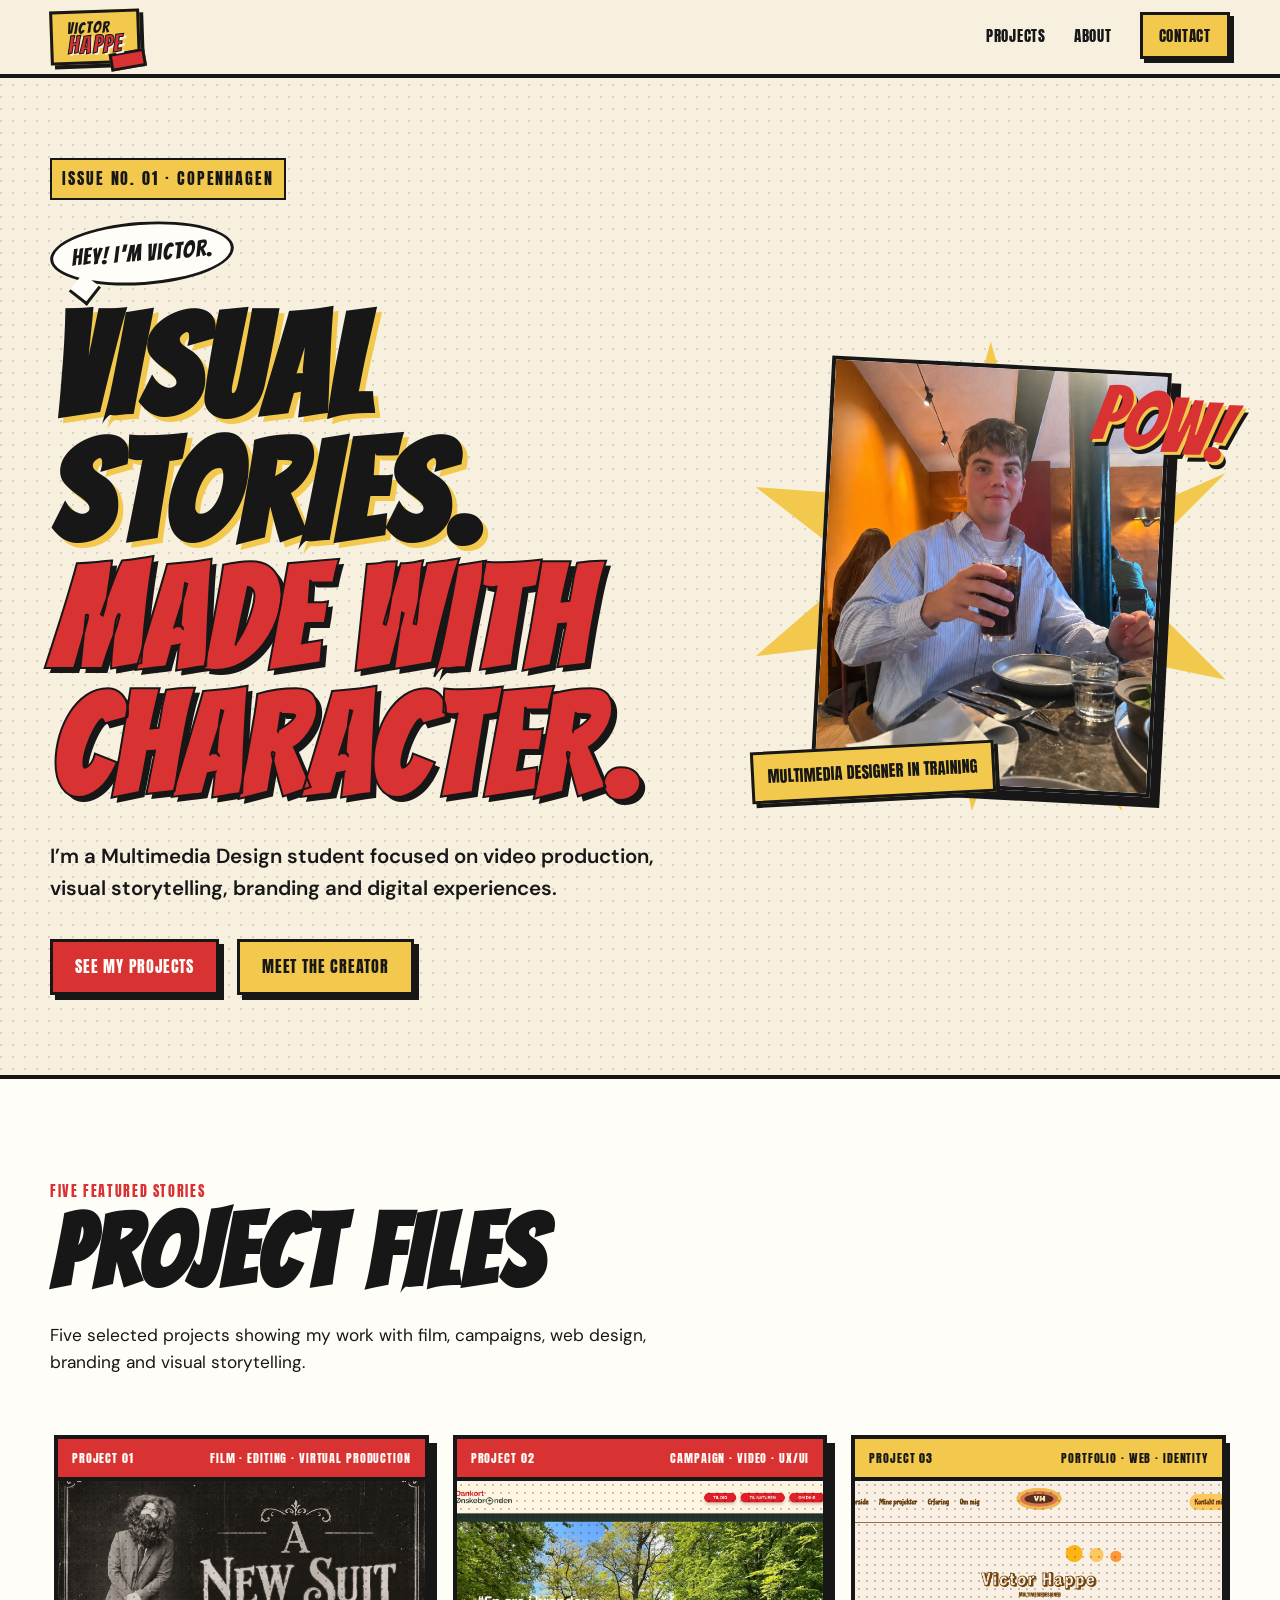
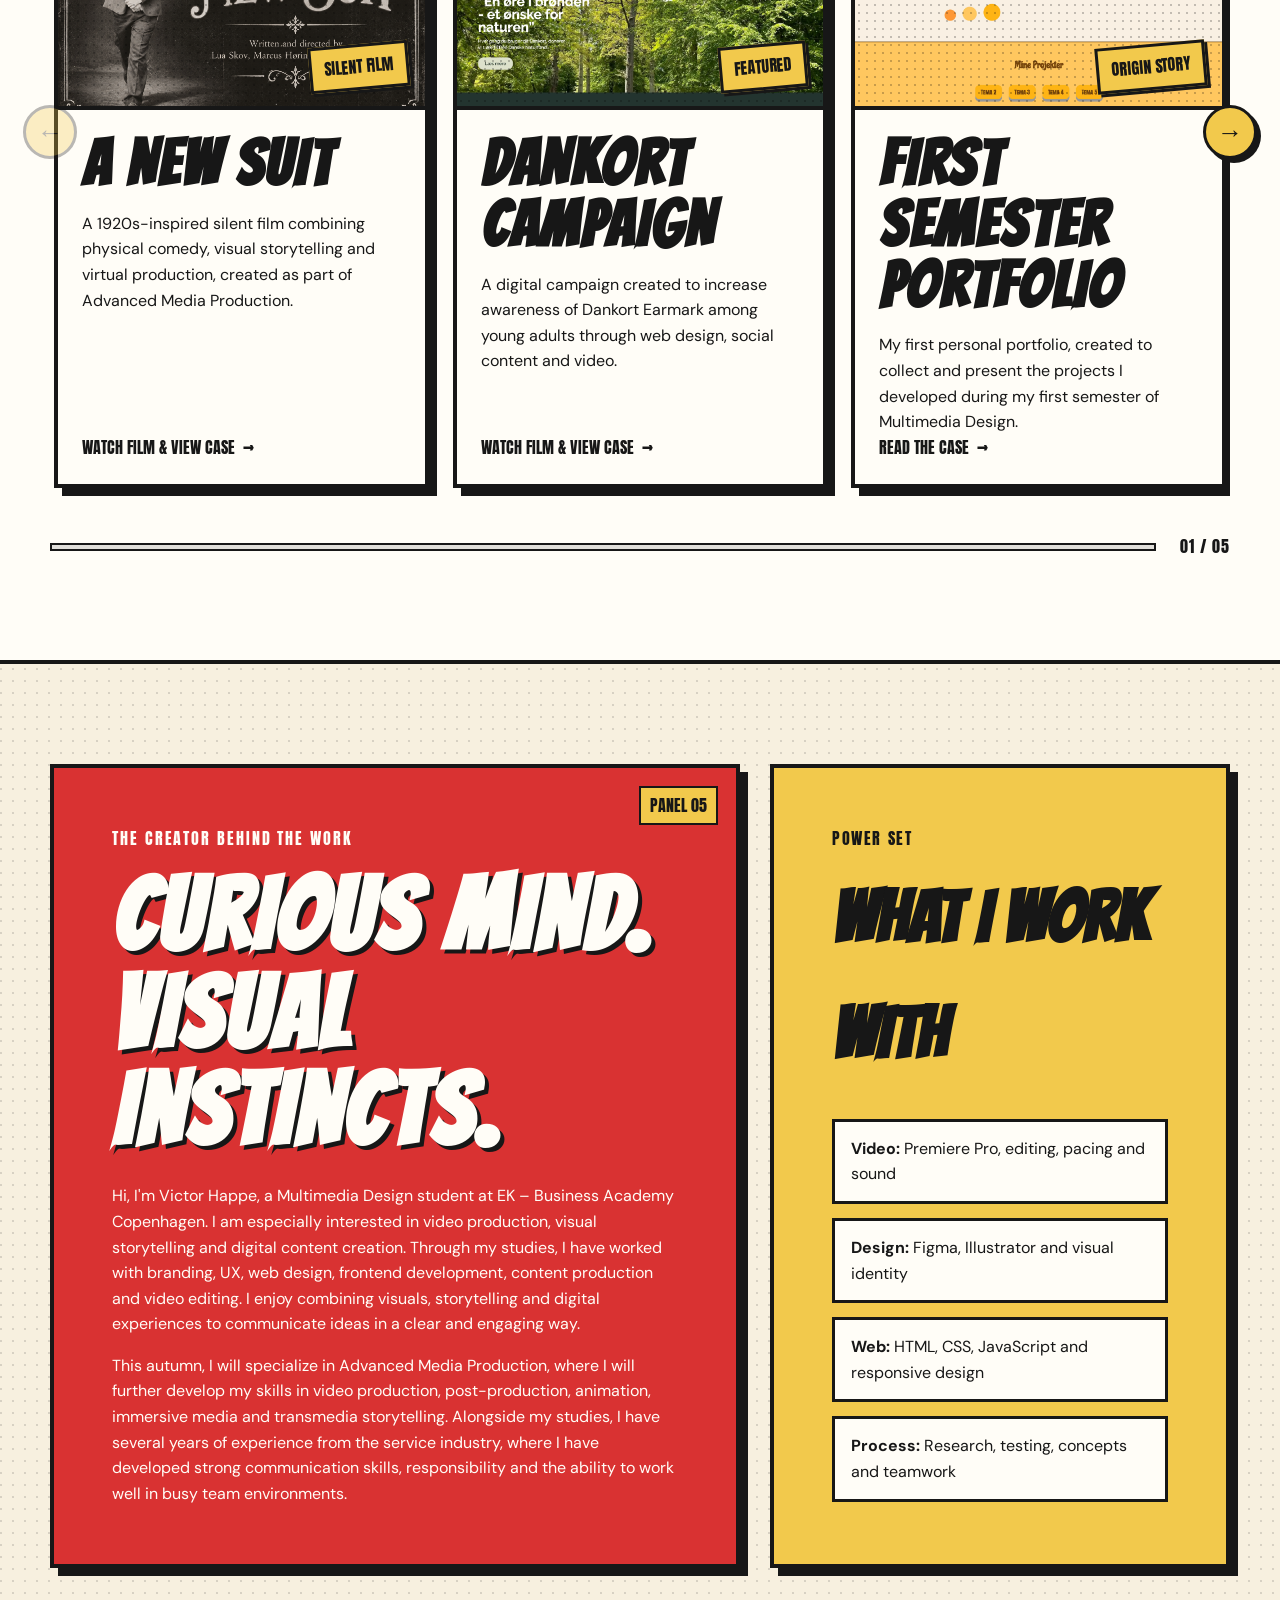
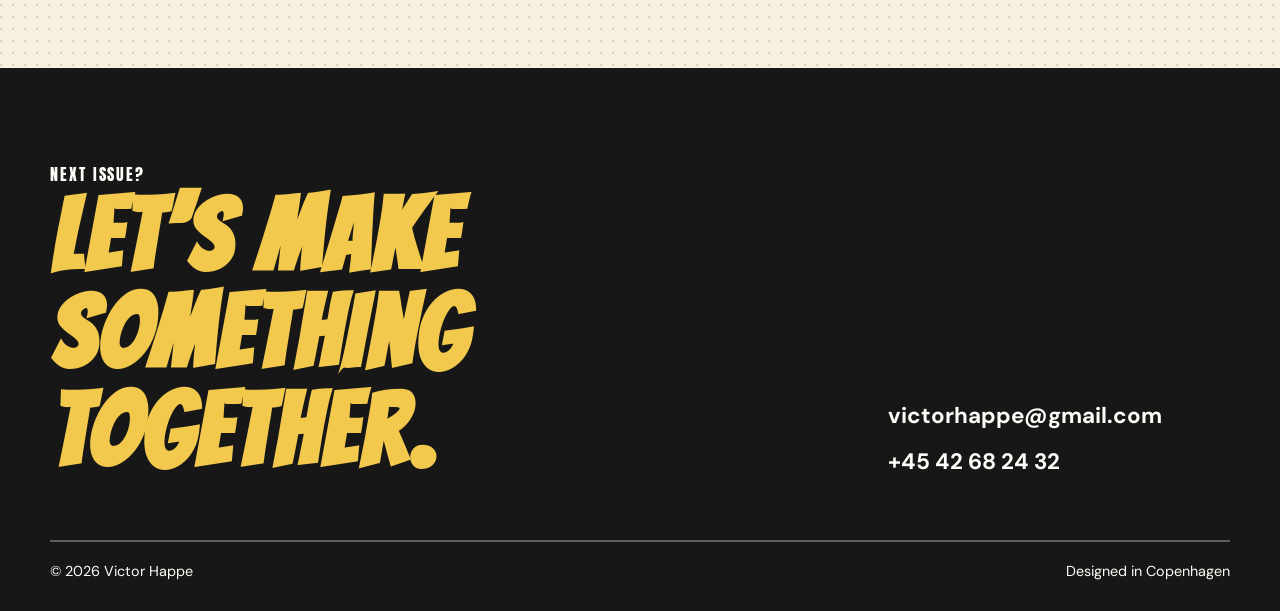
==== commit 8af1557d: "færdig08" ====
--- a/index.html
+++ b/index.html
@@ -77,135 +77,161 @@
 
     <section id="projects" class="projects-section">
       <div class="section-shell">
+
         <div class="section-title">
-          <span class="kicker">Four featured stories</span>
+          <span class="kicker">Five featured stories</span>
           <h2>Project Files</h2>
           <p>
-            Four selected projects showing my work with campaigns, video,
-            web design, branding and visual storytelling.
+            Five selected projects showing my work with film,
+            campaigns, web design, branding and visual storytelling.
           </p>
         </div>
 
-        <div class="project-grid">
-
-          <article class="project-card project-red">
-
-            <div class="project-topline">
-              <span>Project 01</span>
-              <span>Film · Editing · Virtual Production</span>
-            </div>
-
-            <div class="project-image">
-              <img src="images/newsuit.png" alt="Still from the silent film A New Suit">
-              <span class="project-stamp">Silent film</span>
-            </div>
-
-            <div class="project-content">
-              <h3>A New Suit</h3>
-
-              <p>
-                A 1920s-inspired silent film combining physical comedy,
-                visual storytelling and virtual production, created as part
-                of Advanced Media Production.
-              </p>
-
-              <a href="a-new-suit.html" class="case-link">
-                Watch film & view case <span>→</span>
-              </a>
-            </div>
-
-          </article>
-
-
-
-
-
-          <article class="project-card project-red">
-            <div class="project-topline">
-              <span>Project 02</span>
-              <span>Campaign · Video · UX/UI</span>
-            </div>
-
-            <div class="project-image">
-              <img src="images/dankort.webp" alt="Preview of the Dankort campaign project">
-              <span class="project-stamp">Featured</span>
-            </div>
-
-            <div class="project-content">
-              <h3>Dankort Campaign</h3>
-              <p>
-                A digital campaign created to increase awareness of Dankort Earmark
-                among young adults through web design, social content and video.
-              </p>
-              <a href="dankort.html" class="case-link">Watch film & view case<span>→</span></a>
-            </div>
-          </article>
-
-          <article class="project-card project-yellow">
-            <div class="project-topline">
-              <span>Project 03</span>
-              <span>Portfolio · Web · Identity</span>
-            </div>
-
-            <div class="project-image">
-              <img src="images/portfolio.webp" alt="Preview of Victor Happe's first semester portfolio">
-              <span class="project-stamp">Origin story</span>
-            </div>
-
-            <div class="project-content">
-              <h3>First Semester Portfolio</h3>
-              <p>
-                My first personal portfolio, created to collect and present the projects
-                I developed during my first semester of Multimedia Design.
-              </p>
-              <a href="first-semester.html" class="case-link">Read the case <span>→</span></a>
-            </div>
-          </article>
-
-          <article class="project-card project-blue">
-            <div class="project-topline">
-              <span>Project 04</span>
-              <span>Branding · UX · Design system</span>
-            </div>
-
-            <div class="project-image">
-              <img src="images/hostmon.webp" alt="Preview of the Høst Møn project">
-              <span class="project-stamp">Festival edition</span>
-            </div>
-
-            <div class="project-content">
-              <h3>Høst Møn Festival</h3>
-              <p>
-                A new visual identity and digital experience for a Danish music festival,
-                developed through research, testing and a complete design system.
-              </p>
-              <a href="host-mon.html" class="case-link">Read the case <span>→</span></a>
-            </div>
-          </article>
-
-          <article class="project-card project-orange">
-            <div class="project-topline">
-              <span>Project 05</span>
-              <span>Film · Editing · Sound</span>
-            </div>
-
-            <div class="project-image">
-              <img src="images/fridge.jpg" Editing timeline from Life Inside a Fridge">
-              <span class="project-stamp">Short film</span>
-            </div>
-
-            <div class="project-content">
-              <h3>Life Inside a Fridge</h3>
-              <p>
-                A short atmospheric film told from the perspective of a bottle inside
-                a refrigerator, with focus on editing, pacing, framing and sound.
-              </p>
-              <a href="life-inside-a-fridge.html" class="case-link">Watch film & view case<span>→</span></a>
-            </div>
-          </article>
-        </div>
+        <div class="carousel-wrapper">
+
+          <button class="carousel-arrow carousel-prev" type="button" aria-label="Previous projects">
+            &#8592;
+          </button>
+
+          <div class="project-grid" id="projectCarousel">
+
+            <article class="project-card project-red">
+
+              <div class="project-topline">
+                <span>Project 01</span>
+                <span>Film · Editing · Virtual Production</span>
+              </div>
+
+              <div class="project-image">
+                <img src="images/newsuit.png" alt="Still from the silent film A New Suit">
+                <span class="project-stamp">Silent film</span>
+              </div>
+
+              <div class="project-content">
+                <h3>A New Suit</h3>
+
+                <p>
+                  A 1920s-inspired silent film combining physical comedy,
+                  visual storytelling and virtual production, created as part
+                  of Advanced Media Production.
+                </p>
+
+                <a href="a-new-suit.html" class="case-link">
+                  Watch film & view case <span>→</span>
+                </a>
+              </div>
+
+            </article>
+
+
+
+
+
+            <article class="project-card project-red">
+              <div class="project-topline">
+                <span>Project 02</span>
+                <span>Campaign · Video · UX/UI</span>
+              </div>
+
+              <div class="project-image">
+                <img src="images/dankort.webp" alt="Preview of the Dankort campaign project">
+                <span class="project-stamp">Featured</span>
+              </div>
+
+              <div class="project-content">
+                <h3>Dankort Campaign</h3>
+                <p>
+                  A digital campaign created to increase awareness of Dankort Earmark
+                  among young adults through web design, social content and video.
+                </p>
+                <a href="dankort.html" class="case-link">Watch film & view case<span>→</span></a>
+              </div>
+            </article>
+
+            <article class="project-card project-yellow">
+              <div class="project-topline">
+                <span>Project 03</span>
+                <span>Portfolio · Web · Identity</span>
+              </div>
+
+              <div class="project-image">
+                <img src="images/portfolio.webp" alt="Preview of Victor Happe's first semester portfolio">
+                <span class="project-stamp">Origin story</span>
+              </div>
+
+              <div class="project-content">
+                <h3>First Semester Portfolio</h3>
+                <p>
+                  My first personal portfolio, created to collect and present the projects
+                  I developed during my first semester of Multimedia Design.
+                </p>
+                <a href="first-semester.html" class="case-link">Read the case <span>→</span></a>
+              </div>
+            </article>
+
+            <article class="project-card project-blue">
+              <div class="project-topline">
+                <span>Project 04</span>
+                <span>Branding · UX · Design system</span>
+              </div>
+
+              <div class="project-image">
+                <img src="images/hostmon.webp" alt="Preview of the Høst Møn project">
+                <span class="project-stamp">Festival edition</span>
+              </div>
+
+              <div class="project-content">
+                <h3>Høst Møn Festival</h3>
+                <p>
+                  A new visual identity and digital experience for a Danish music festival,
+                  developed through research, testing and a complete design system.
+                </p>
+                <a href="host-mon.html" class="case-link">Read the case <span>→</span></a>
+              </div>
+            </article>
+
+            <article class="project-card project-orange">
+              <div class="project-topline">
+                <span>Project 05</span>
+                <span>Film · Editing · Sound</span>
+              </div>
+
+              <div class="project-image">
+                <img src="images/fridge.jpg" Editing timeline from Life Inside a Fridge">
+                <span class="project-stamp">Short film</span>
+              </div>
+
+              <div class="project-content">
+                <h3>Life Inside a Fridge</h3>
+                <p>
+                  A short atmospheric film told from the perspective of a bottle inside
+                  a refrigerator, with focus on editing, pacing, framing and sound.
+                </p>
+                <a href="life-inside-a-fridge.html" class="case-link">Watch film & view case<span>→</span></a>
+              </div>
+            </article>
+
+          </div>
+          <!-- Slut på project-grid -->
+
+          <button class="carousel-arrow carousel-next" type="button" aria-label="Next projects">
+            &#8594;
+          </button>
+
+        </div>
+        <!-- Slut på carousel-wrapper -->
+
+        <div class="carousel-bottom">
+          <div class="carousel-progress">
+            <div class="carousel-progress-bar"></div>
+          </div>
+
+          <span class="carousel-counter">01 / 05</span>
+        </div>
+
       </div>
     </section>
+
 
     <section id="about" class="about-section">
       <div class="section-shell about-grid">
@@ -272,6 +298,7 @@
   </footer>
 
   <script src="menu.js"></script>
+  <script src="carousel.js"></script>
 </body>
 
 </html>
--- a/css/style.css
+++ b/css/style.css
@@ -1062,3 +1062,230 @@
     transition-duration: 0.01ms !important;
   }
 }
+
+/* ========================================
+   PROJECT CAROUSEL
+======================================== */
+
+.carousel-wrapper {
+  position: relative;
+  width: 100%;
+}
+
+/* Scroll container */
+
+.project-grid {
+  display: flex;
+  flex-wrap: nowrap;
+  align-items: stretch;
+  gap: 24px;
+
+  overflow-x: auto;
+  overflow-y: hidden;
+
+  scroll-snap-type: x mandatory;
+  scroll-behavior: smooth;
+  scroll-padding-inline: 4px;
+
+  padding: 12px 4px 22px;
+
+  scrollbar-width: none;
+  -ms-overflow-style: none;
+}
+
+.project-grid::-webkit-scrollbar {
+  display: none;
+}
+
+/* Project cards */
+
+.project-grid .project-card {
+  flex: 0 0 calc((100% - 48px) / 3);
+  min-width: 0;
+
+  scroll-snap-align: start;
+
+  display: flex;
+  flex-direction: column;
+
+  height: auto;
+}
+
+/* Keep content aligned */
+
+.project-grid .project-content {
+  display: flex;
+  flex-direction: column;
+  flex: 1;
+}
+
+.project-grid .case-link {
+  margin-top: auto;
+}
+
+/* Navigation arrows */
+
+.carousel-arrow {
+  position: absolute;
+  top: 45%;
+  z-index: 10;
+
+  display: flex;
+  align-items: center;
+  justify-content: center;
+
+  width: 54px;
+  height: 54px;
+
+  background: var(--yellow, #f5c842);
+  color: var(--ink, #111);
+
+  border: 3px solid var(--ink, #111);
+  border-radius: 50%;
+
+  box-shadow: 4px 4px 0 var(--ink, #111);
+
+  font-size: 1.6rem;
+  font-weight: 700;
+
+  cursor: pointer;
+
+  transform: translateY(-50%);
+
+  transition:
+    background 0.2s ease,
+    box-shadow 0.2s ease,
+    opacity 0.2s ease;
+}
+
+.carousel-prev {
+  left: -27px;
+}
+
+.carousel-next {
+  right: -27px;
+}
+
+.carousel-arrow:hover {
+  background: var(--red, #e94b35);
+  color: white;
+}
+
+.carousel-arrow:disabled {
+  opacity: 0.3;
+  cursor: not-allowed;
+  box-shadow: none;
+}
+
+/* Progress indicator */
+
+.carousel-bottom {
+  display: flex;
+  align-items: center;
+  justify-content: space-between;
+  gap: 24px;
+
+  margin-top: 24px;
+}
+
+.carousel-progress {
+  flex: 1;
+  height: 8px;
+
+  background: rgba(0, 0, 0, 0.12);
+  border: 2px solid var(--ink, #111);
+
+  overflow: hidden;
+}
+
+.carousel-progress-bar {
+  width: 0;
+  height: 100%;
+
+  background: var(--red, #e94b35);
+
+  transition: width 0.25s ease;
+}
+
+.carousel-counter {
+  font-family: "Anton", sans-serif;
+  font-size: 1rem;
+  letter-spacing: 1px;
+
+  white-space: nowrap;
+}
+
+/* Tablet */
+
+@media (max-width: 1000px) {
+  .project-grid .project-card {
+    flex-basis: calc((100% - 24px) / 2);
+  }
+
+  .carousel-prev {
+    left: -14px;
+  }
+
+  .carousel-next {
+    right: -14px;
+  }
+}
+
+/* Mobile */
+
+@media (max-width: 650px) {
+  .project-grid {
+    gap: 16px;
+    padding-inline: 3px;
+  }
+
+  .project-grid .project-card {
+    flex-basis: 100%;
+  }
+
+  .carousel-arrow {
+    width: 42px;
+    height: 42px;
+    font-size: 1.3rem;
+  }
+
+  .carousel-prev {
+    left: -8px;
+  }
+
+  .carousel-next {
+    right: -8px;
+  }
+
+  .carousel-bottom {
+    margin-top: 18px;
+  }
+}
+
+@media (prefers-reduced-motion: reduce) {
+  .project-grid {
+    scroll-behavior: auto;
+  }
+}
+
+/* Make entire project cards clickable */
+
+.project-card {
+  cursor: pointer;
+  transition:
+    transform 0.2s ease,
+    box-shadow 0.2s ease;
+}
+
+.project-card:hover {
+  transform: translateY(-6px);
+}
+
+.project-card:focus-visible {
+  outline: 4px solid #111;
+  outline-offset: 5px;
+}
+
+.project-card .case-link {
+  pointer-events: none;
+}
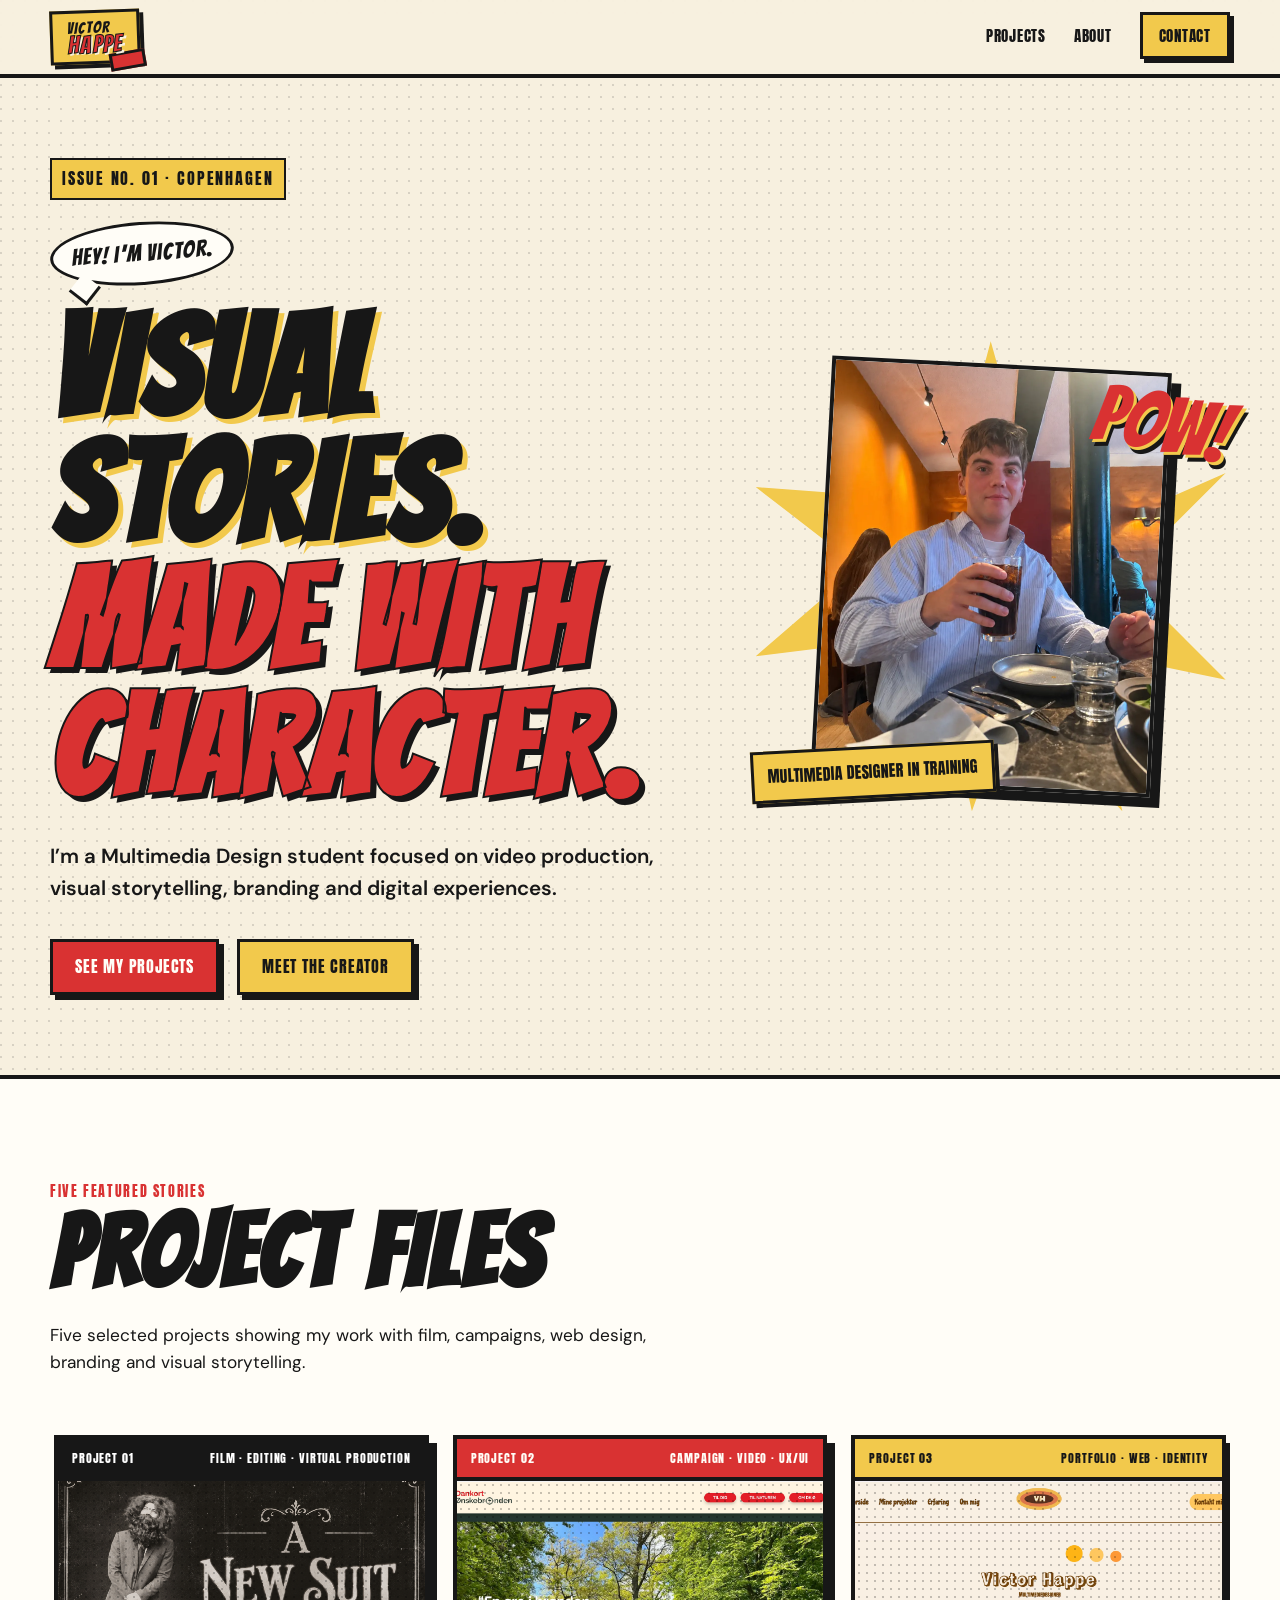
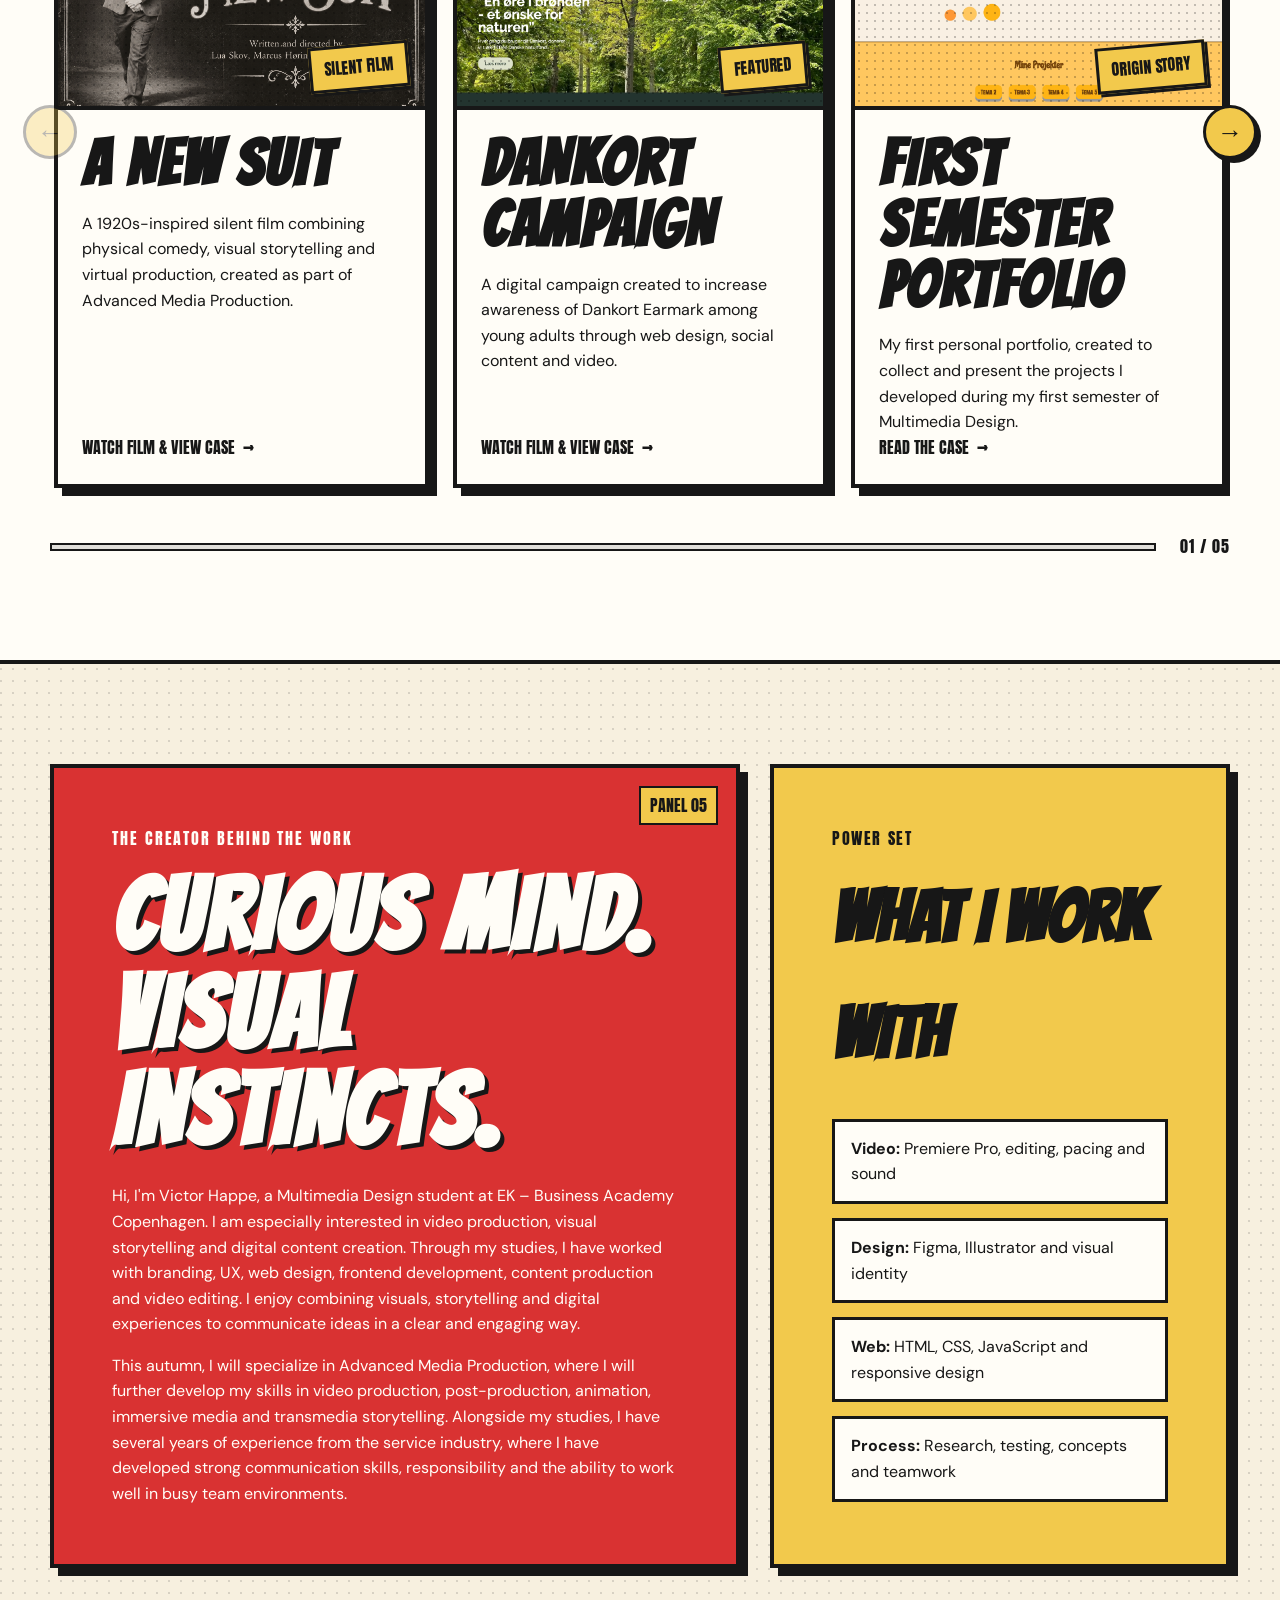
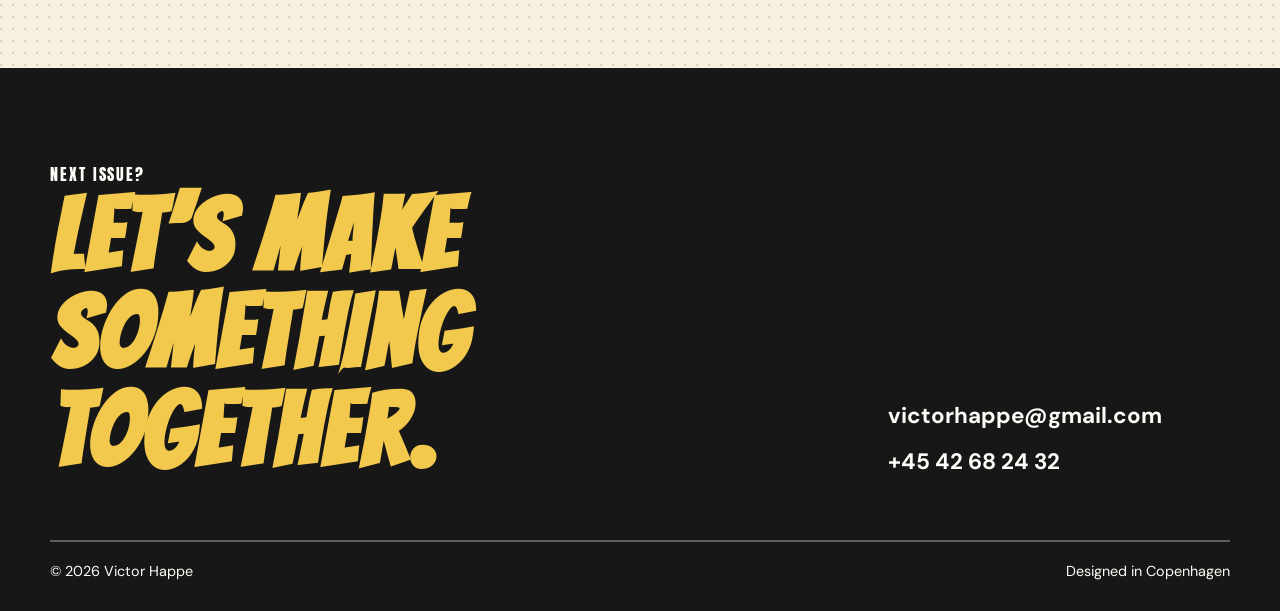
==== commit e948520f: "færdig09" ====
--- a/index.html
+++ b/index.html
@@ -95,7 +95,7 @@
 
           <div class="project-grid" id="projectCarousel">
 
-            <article class="project-card project-red">
+            <article class="project-card project-black">
 
               <div class="project-topline">
                 <span>Project 01</span>
--- a/css/style.css
+++ b/css/style.css
@@ -1289,3 +1289,14 @@
 .project-card .case-link {
   pointer-events: none;
 }
+
+/* A New Suit - black comic card */
+.project-card.project-black {
+  border-color: #171717;
+}
+
+/* Black accent at the top of the card */
+.project-card.project-black .project-topline {
+  background-color: #171717;
+  color: #fff;
+}
